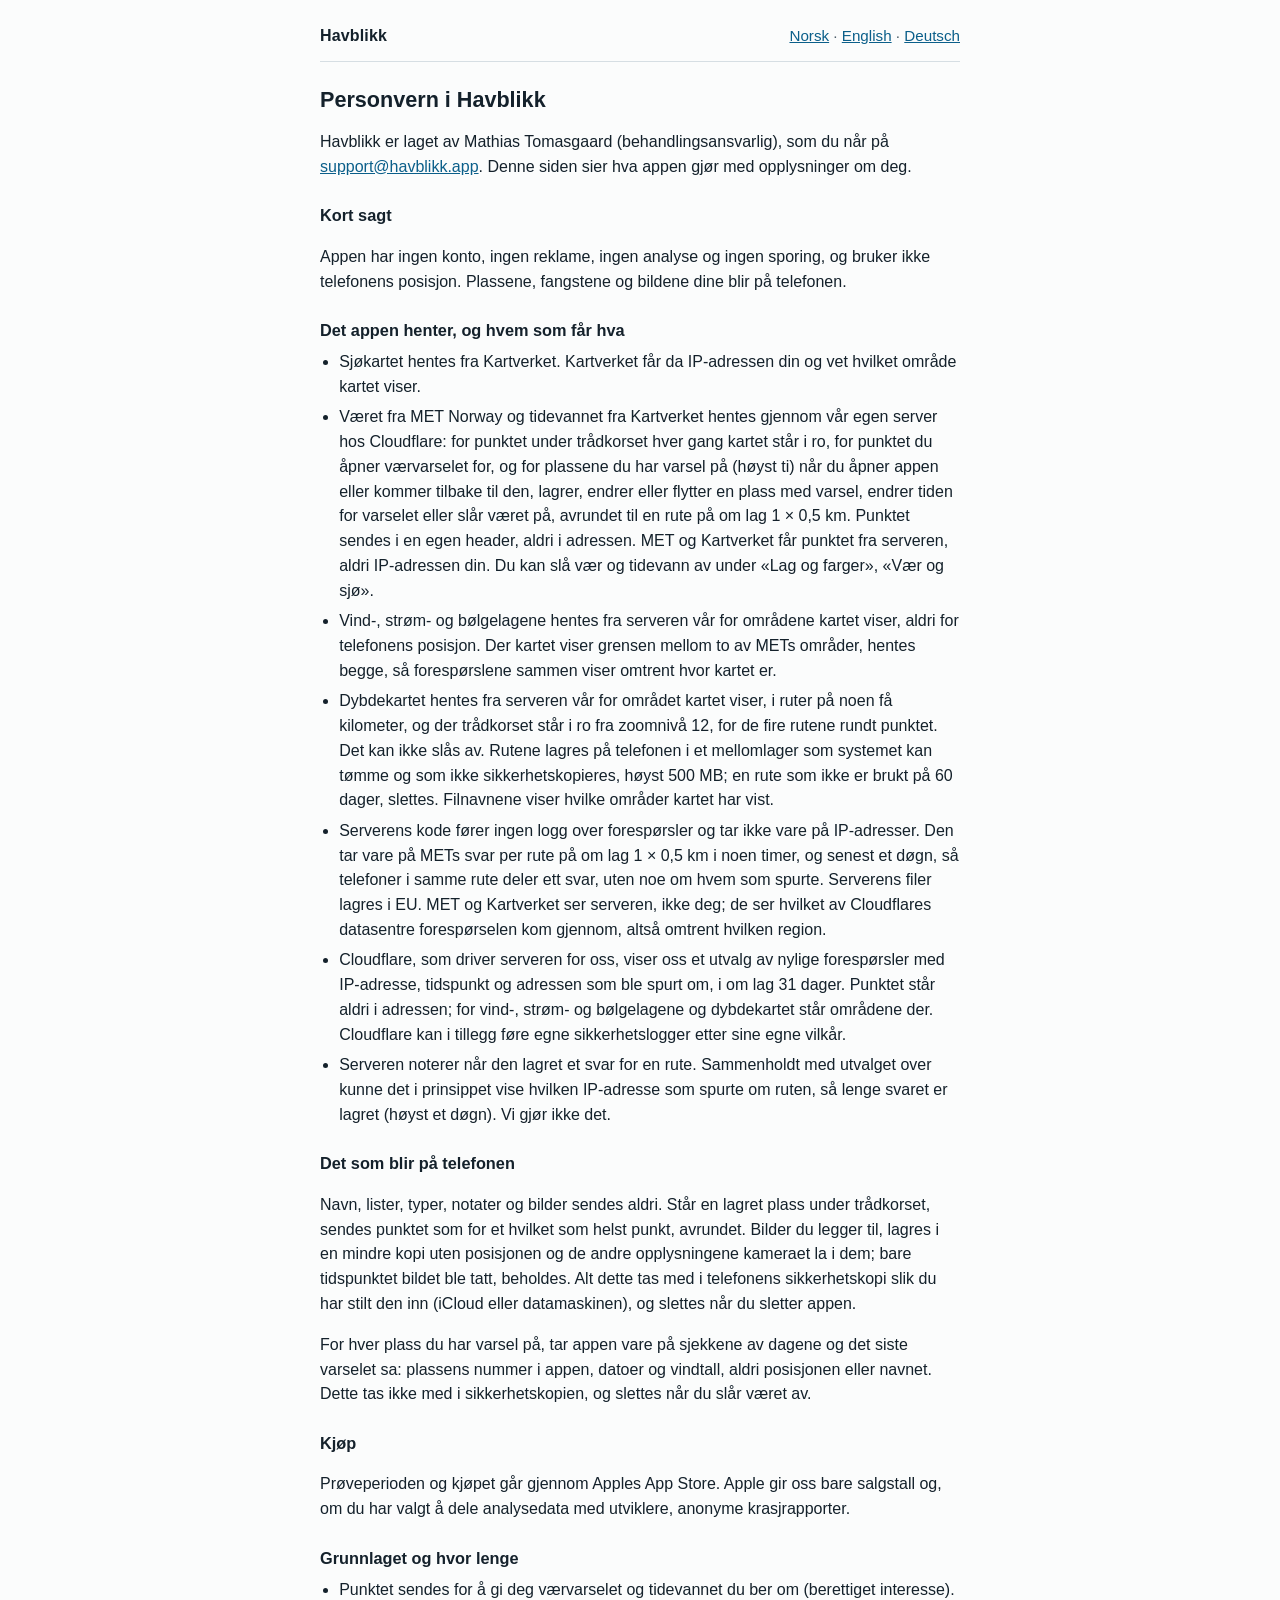
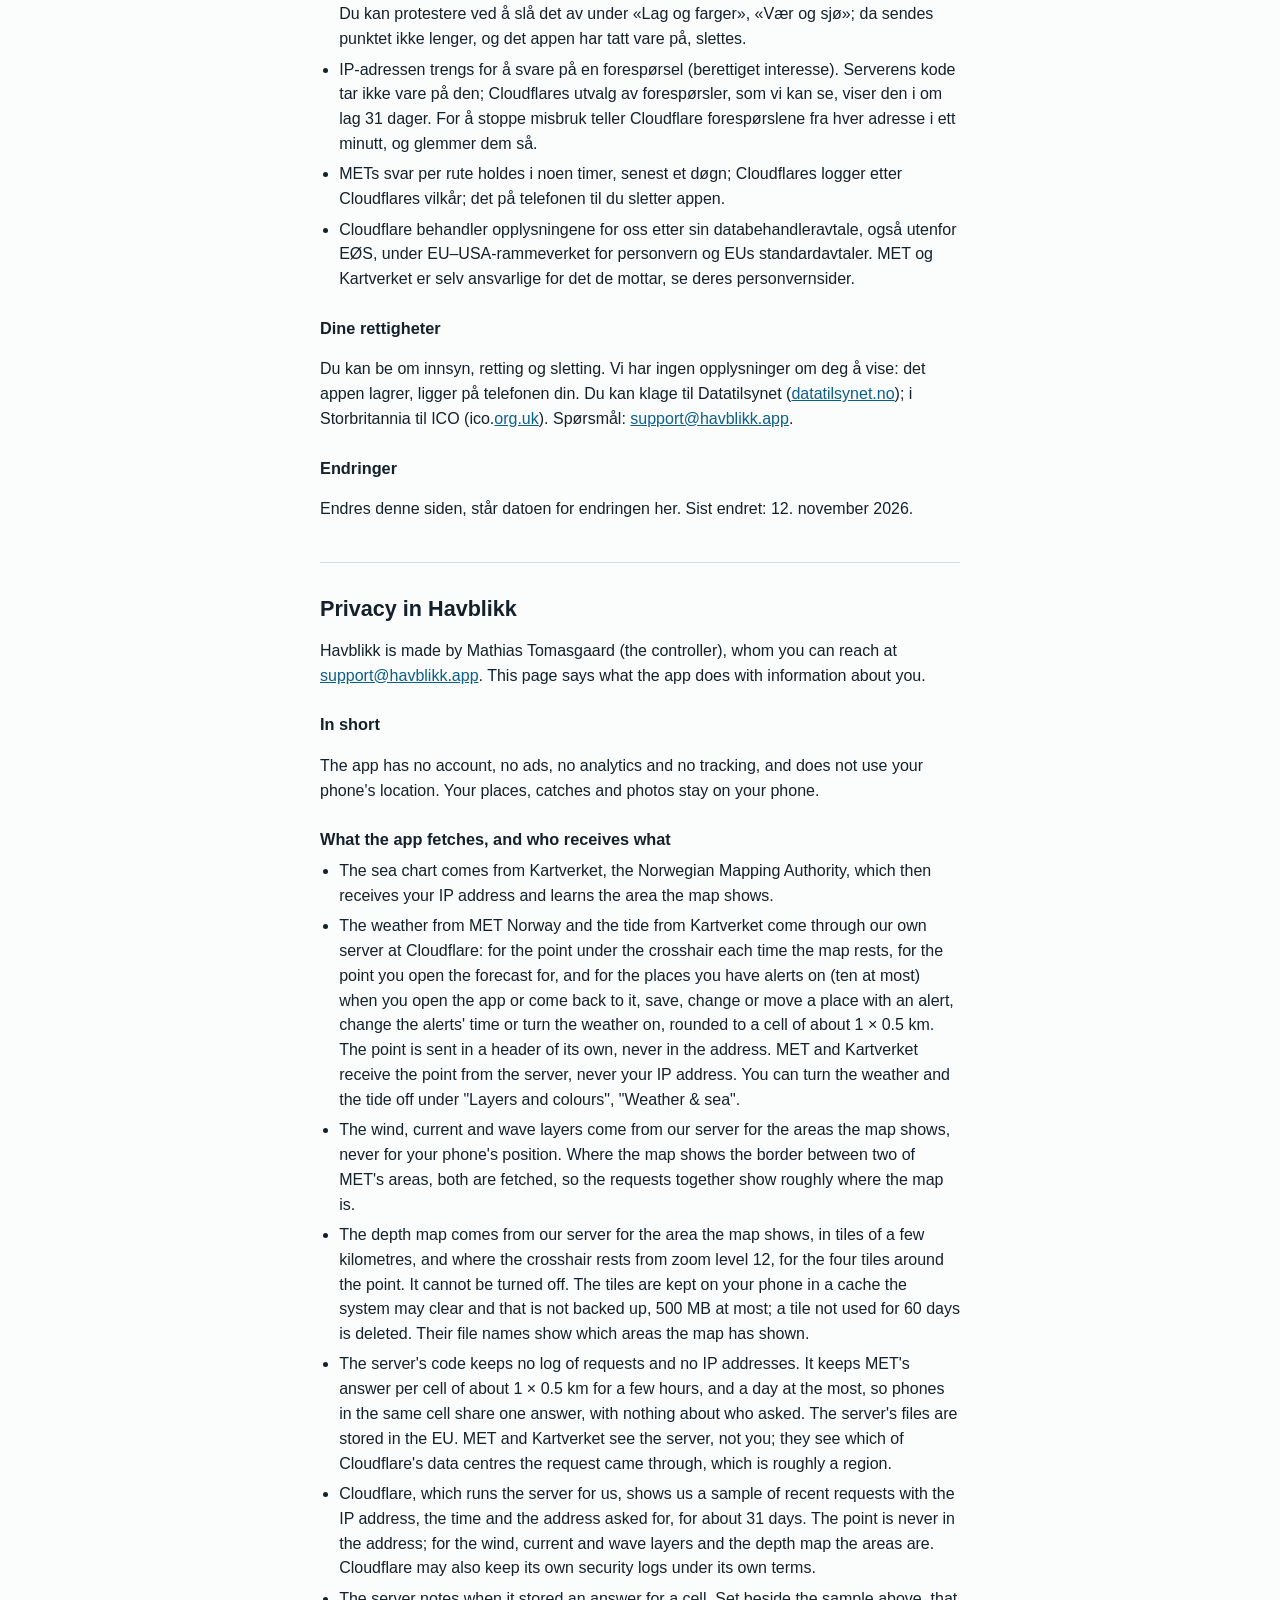
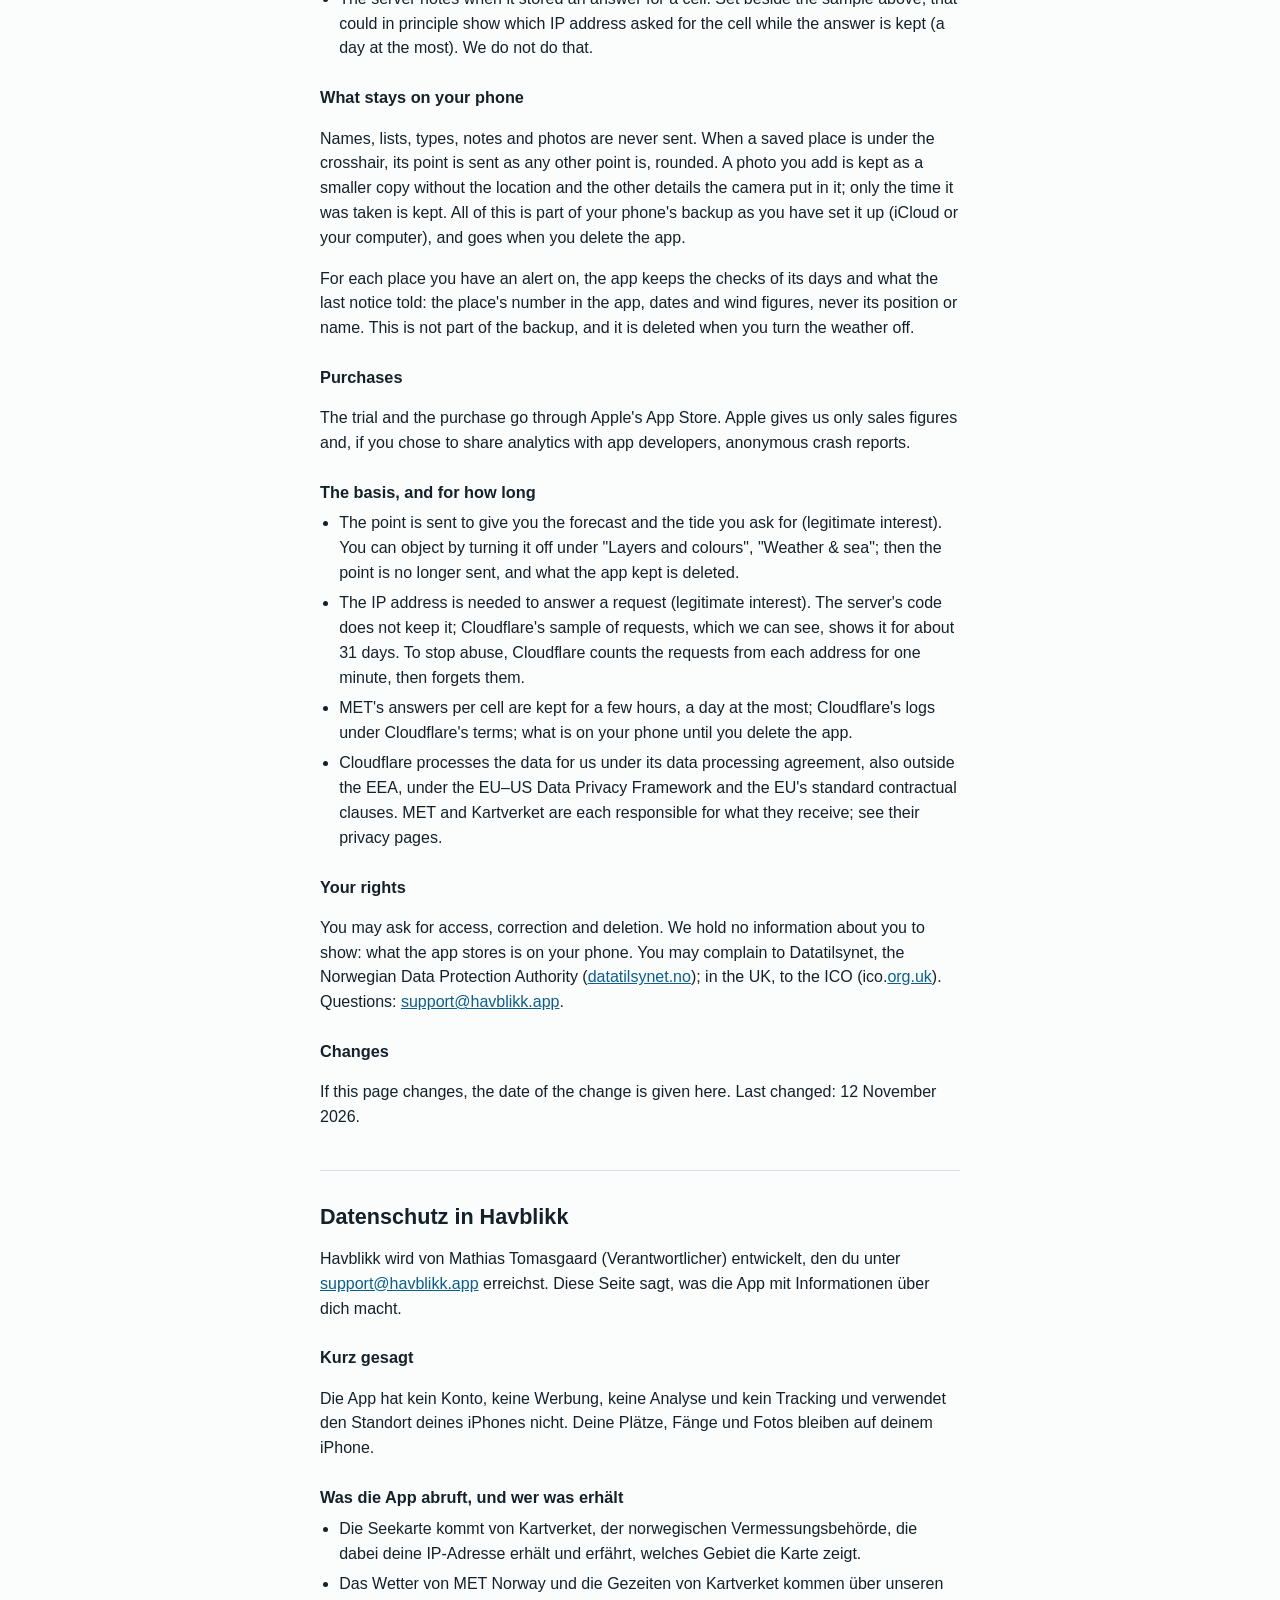
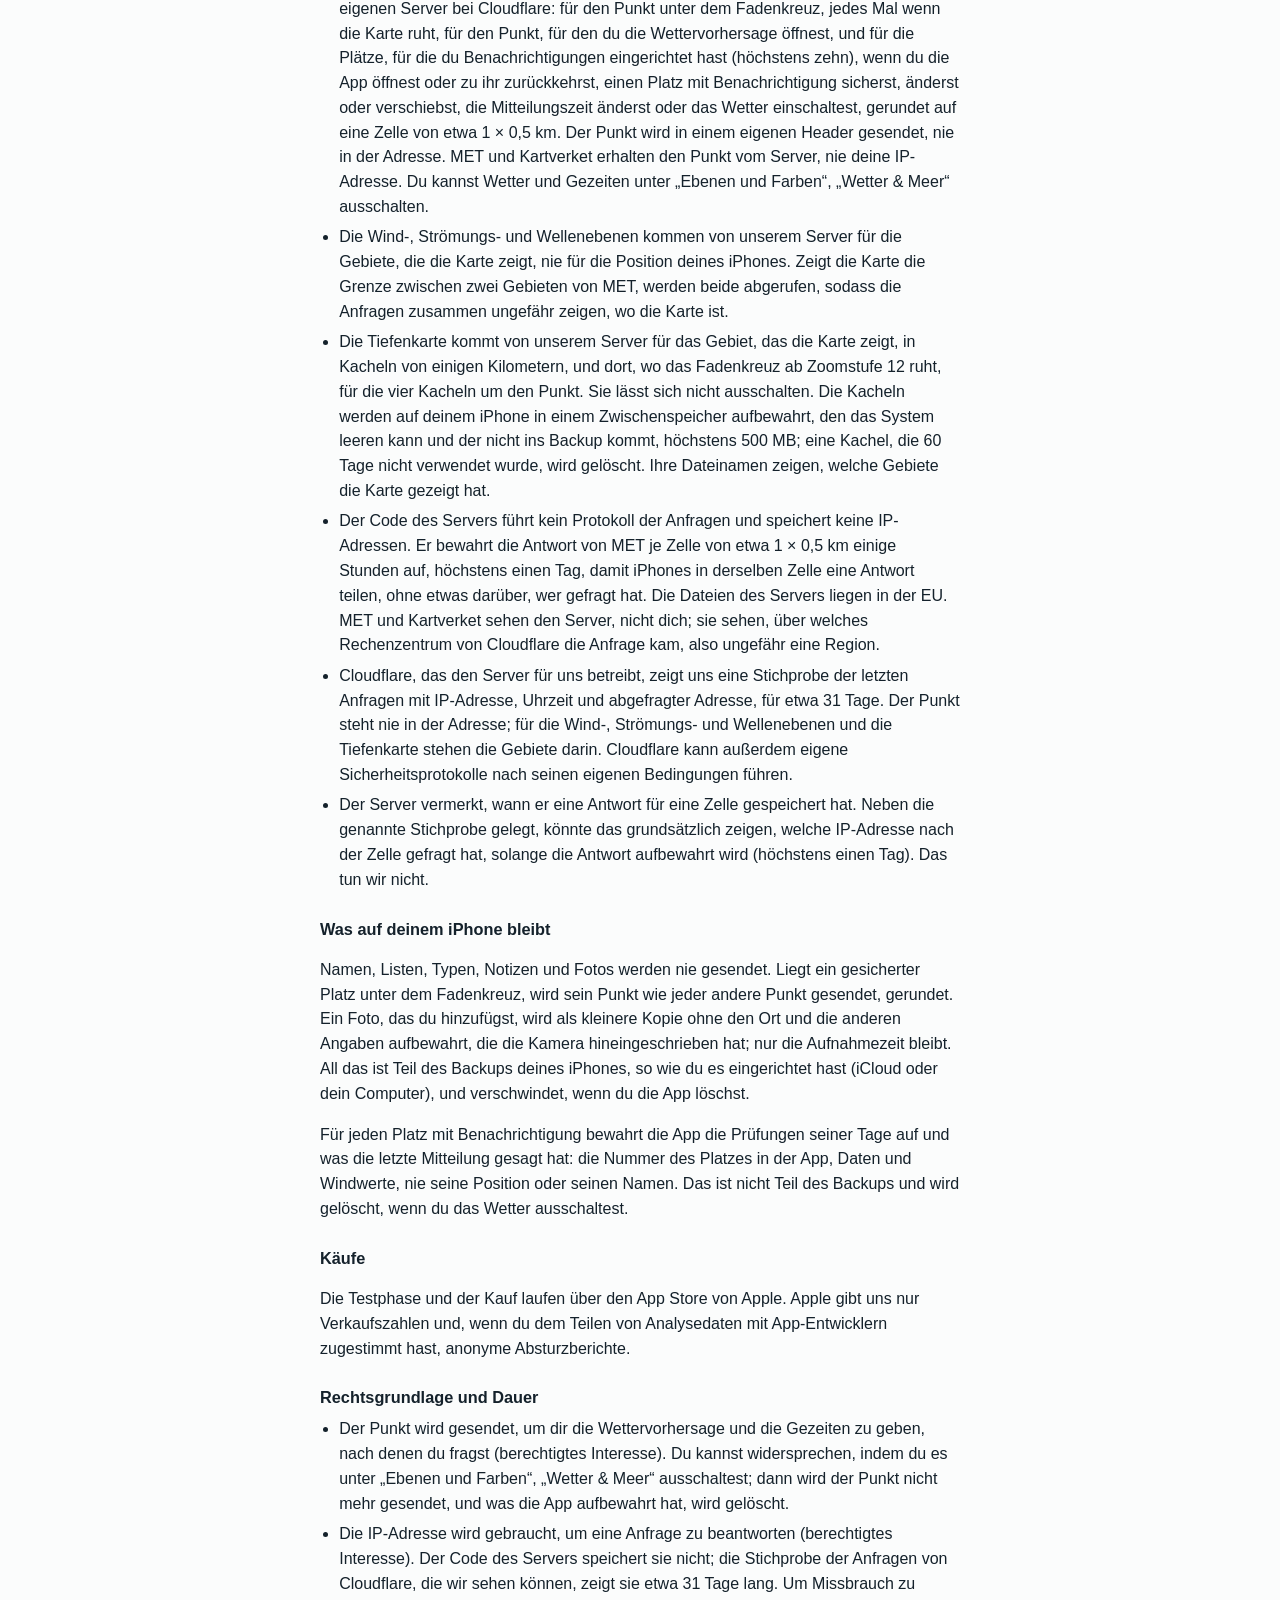
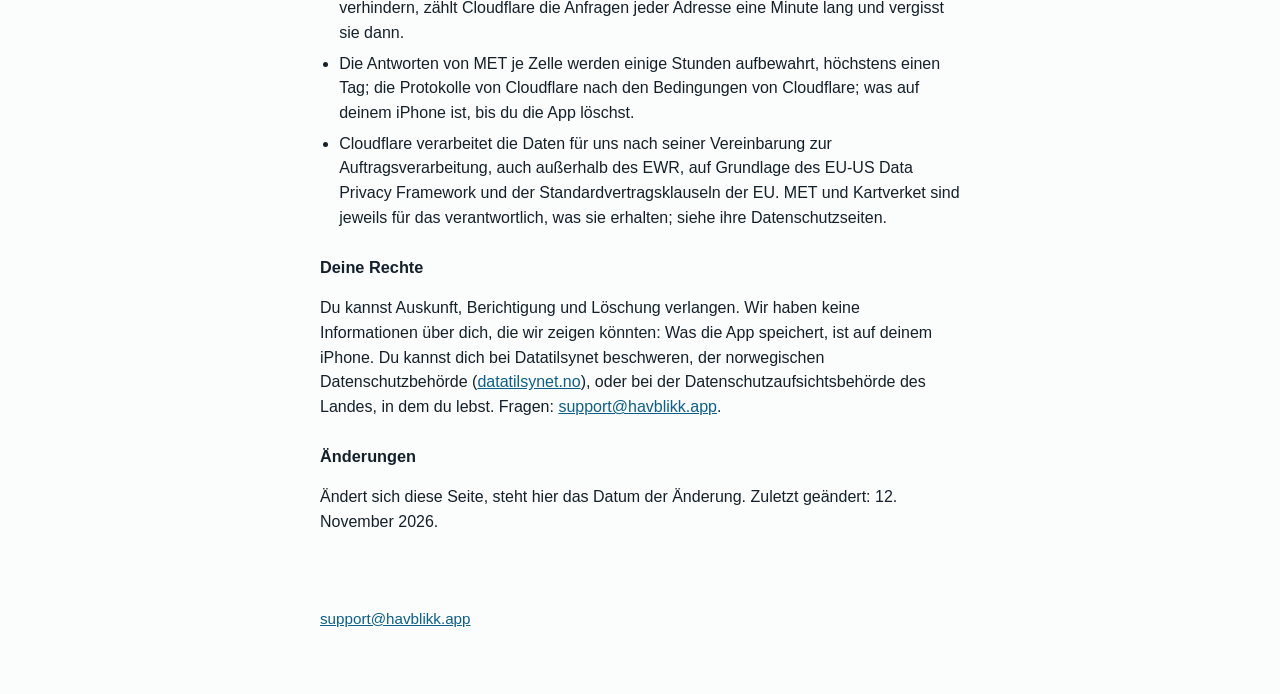
==== privacy/index.html @ 4362892e "Havblikk's support and privacy pages (nb, en, de), from the app repository's Site/ Co-Authored-By: C" ====
<!doctype html>
<html lang="nb">
<head>
<meta charset="utf-8">
<meta name="viewport" content="width=device-width, initial-scale=1">
<title>Havblikk: personvern · privacy · Datenschutz</title>
<meta name="description" content="Personvern i Havblikk: ingen konto, ingen reklame, ingen analyse. Privacy policy in English and German.">
<link rel="stylesheet" href="../style.css?v=20261112">
</head>
<body>
<main>
<header>
<p class="app"><a href="../">Havblikk</a></p>
<nav><a href="#nb" lang="nb">Norsk</a> · <a href="#en" lang="en">English</a> · <a href="#de" lang="de">Deutsch</a></nav>
</header>

<section lang="nb" id="nb">
<h2>Personvern i Havblikk</h2>
<p>Havblikk er laget av Mathias Tomasgaard (behandlingsansvarlig), som du når på <a href="mailto:support@havblikk.app">support@havblikk.app</a>. Denne siden sier hva appen gjør med opplysninger om deg.</p>
<h3>Kort sagt</h3>
<p>Appen har ingen konto, ingen reklame, ingen analyse og ingen sporing, og bruker ikke telefonens posisjon. Plassene, fangstene og bildene dine blir på telefonen.</p>
<h3>Det appen henter, og hvem som får hva</h3>
<ul>
<li>Sjøkartet hentes fra Kartverket. Kartverket får da IP-adressen din og vet hvilket område kartet viser.</li>
<li>Været fra MET Norway og tidevannet fra Kartverket hentes gjennom vår egen server hos Cloudflare: for punktet under trådkorset hver gang kartet står i ro, for punktet du åpner værvarselet for, og for plassene du har varsel på (høyst ti) når du åpner appen eller kommer tilbake til den, lagrer, endrer eller flytter en plass med varsel, endrer tiden for varselet eller slår været på, avrundet til en rute på om lag 1 × 0,5 km. Punktet sendes i en egen header, aldri i adressen. MET og Kartverket får punktet fra serveren, aldri IP-adressen din. Du kan slå vær og tidevann av under «Lag og farger», «Vær og sjø».</li>
<li>Vind-, strøm- og bølgelagene hentes fra serveren vår for områdene kartet viser, aldri for telefonens posisjon. Der kartet viser grensen mellom to av METs områder, hentes begge, så forespørslene sammen viser omtrent hvor kartet er.</li>
<li>Dybdekartet hentes fra serveren vår for området kartet viser, i ruter på noen få kilometer, og der trådkorset står i ro fra zoomnivå 12, for de fire rutene rundt punktet. Det kan ikke slås av. Rutene lagres på telefonen i et mellomlager som systemet kan tømme og som ikke sikkerhetskopieres, høyst 500 MB; en rute som ikke er brukt på 60 dager, slettes. Filnavnene viser hvilke områder kartet har vist.</li>
<li>Serverens kode fører ingen logg over forespørsler og tar ikke vare på IP-adresser. Den tar vare på METs svar per rute på om lag 1 × 0,5 km i noen timer, og senest et døgn, så telefoner i samme rute deler ett svar, uten noe om hvem som spurte. Serverens filer lagres i EU. MET og Kartverket ser serveren, ikke deg; de ser hvilket av Cloudflares datasentre forespørselen kom gjennom, altså omtrent hvilken region.</li>
<li>Cloudflare, som driver serveren for oss, viser oss et utvalg av nylige forespørsler med IP-adresse, tidspunkt og adressen som ble spurt om, i om lag 31 dager. Punktet står aldri i adressen; for vind-, strøm- og bølgelagene og dybdekartet står områdene der. Cloudflare kan i tillegg føre egne sikkerhetslogger etter sine egne vilkår.</li>
<li>Serveren noterer når den lagret et svar for en rute. Sammenholdt med utvalget over kunne det i prinsippet vise hvilken IP-adresse som spurte om ruten, så lenge svaret er lagret (høyst et døgn). Vi gjør ikke det.</li>
</ul>
<h3>Det som blir på telefonen</h3>
<p>Navn, lister, typer, notater og bilder sendes aldri. Står en lagret plass under trådkorset, sendes punktet som for et hvilket som helst punkt, avrundet. Bilder du legger til, lagres i en mindre kopi uten posisjonen og de andre opplysningene kameraet la i dem; bare tidspunktet bildet ble tatt, beholdes. Alt dette tas med i telefonens sikkerhetskopi slik du har stilt den inn (iCloud eller datamaskinen), og slettes når du sletter appen.</p>
<p>For hver plass du har varsel på, tar appen vare på sjekkene av dagene og det siste varselet sa: plassens nummer i appen, datoer og vindtall, aldri posisjonen eller navnet. Dette tas ikke med i sikkerhetskopien, og slettes når du slår været av.</p>
<h3>Kjøp</h3>
<p>Prøveperioden og kjøpet går gjennom Apples App Store. Apple gir oss bare salgstall og, om du har valgt å dele analysedata med utviklere, anonyme krasjrapporter.</p>
<h3>Grunnlaget og hvor lenge</h3>
<ul>
<li>Punktet sendes for å gi deg værvarselet og tidevannet du ber om (berettiget interesse). Du kan protestere ved å slå det av under «Lag og farger», «Vær og sjø»; da sendes punktet ikke lenger, og det appen har tatt vare på, slettes.</li>
<li>IP-adressen trengs for å svare på en forespørsel (berettiget interesse). Serverens kode tar ikke vare på den; Cloudflares utvalg av forespørsler, som vi kan se, viser den i om lag 31 dager. For å stoppe misbruk teller Cloudflare forespørslene fra hver adresse i ett minutt, og glemmer dem så.</li>
<li>METs svar per rute holdes i noen timer, senest et døgn; Cloudflares logger etter Cloudflares vilkår; det på telefonen til du sletter appen.</li>
<li>Cloudflare behandler opplysningene for oss etter sin databehandleravtale, også utenfor EØS, under EU–USA-rammeverket for personvern og EUs standardavtaler. MET og Kartverket er selv ansvarlige for det de mottar, se deres personvernsider.</li>
</ul>
<h3>Dine rettigheter</h3>
<p>Du kan be om innsyn, retting og sletting. Vi har ingen opplysninger om deg å vise: det appen lagrer, ligger på telefonen din. Du kan klage til Datatilsynet (<a href="https://datatilsynet.no">datatilsynet.no</a>); i Storbritannia til ICO (ico.<a href="https://org.uk">org.uk</a>). Spørsmål: <a href="mailto:support@havblikk.app">support@havblikk.app</a>.</p>
<h3>Endringer</h3>
<p>Endres denne siden, står datoen for endringen her. Sist endret: 12. november 2026.</p>
</section>

<section lang="en" id="en">
<h2>Privacy in Havblikk</h2>
<p>Havblikk is made by Mathias Tomasgaard (the controller), whom you can reach at <a href="mailto:support@havblikk.app">support@havblikk.app</a>. This page says what the app does with information about you.</p>
<h3>In short</h3>
<p>The app has no account, no ads, no analytics and no tracking, and does not use your phone's location. Your places, catches and photos stay on your phone.</p>
<h3>What the app fetches, and who receives what</h3>
<ul>
<li>The sea chart comes from Kartverket, the Norwegian Mapping Authority, which then receives your IP address and learns the area the map shows.</li>
<li>The weather from MET Norway and the tide from Kartverket come through our own server at Cloudflare: for the point under the crosshair each time the map rests, for the point you open the forecast for, and for the places you have alerts on (ten at most) when you open the app or come back to it, save, change or move a place with an alert, change the alerts' time or turn the weather on, rounded to a cell of about 1 × 0.5 km. The point is sent in a header of its own, never in the address. MET and Kartverket receive the point from the server, never your IP address. You can turn the weather and the tide off under "Layers and colours", "Weather &amp; sea".</li>
<li>The wind, current and wave layers come from our server for the areas the map shows, never for your phone's position. Where the map shows the border between two of MET's areas, both are fetched, so the requests together show roughly where the map is.</li>
<li>The depth map comes from our server for the area the map shows, in tiles of a few kilometres, and where the crosshair rests from zoom level 12, for the four tiles around the point. It cannot be turned off. The tiles are kept on your phone in a cache the system may clear and that is not backed up, 500 MB at most; a tile not used for 60 days is deleted. Their file names show which areas the map has shown.</li>
<li>The server's code keeps no log of requests and no IP addresses. It keeps MET's answer per cell of about 1 × 0.5 km for a few hours, and a day at the most, so phones in the same cell share one answer, with nothing about who asked. The server's files are stored in the EU. MET and Kartverket see the server, not you; they see which of Cloudflare's data centres the request came through, which is roughly a region.</li>
<li>Cloudflare, which runs the server for us, shows us a sample of recent requests with the IP address, the time and the address asked for, for about 31 days. The point is never in the address; for the wind, current and wave layers and the depth map the areas are. Cloudflare may also keep its own security logs under its own terms.</li>
<li>The server notes when it stored an answer for a cell. Set beside the sample above, that could in principle show which IP address asked for the cell while the answer is kept (a day at the most). We do not do that.</li>
</ul>
<h3>What stays on your phone</h3>
<p>Names, lists, types, notes and photos are never sent. When a saved place is under the crosshair, its point is sent as any other point is, rounded. A photo you add is kept as a smaller copy without the location and the other details the camera put in it; only the time it was taken is kept. All of this is part of your phone's backup as you have set it up (iCloud or your computer), and goes when you delete the app.</p>
<p>For each place you have an alert on, the app keeps the checks of its days and what the last notice told: the place's number in the app, dates and wind figures, never its position or name. This is not part of the backup, and it is deleted when you turn the weather off.</p>
<h3>Purchases</h3>
<p>The trial and the purchase go through Apple's App Store. Apple gives us only sales figures and, if you chose to share analytics with app developers, anonymous crash reports.</p>
<h3>The basis, and for how long</h3>
<ul>
<li>The point is sent to give you the forecast and the tide you ask for (legitimate interest). You can object by turning it off under "Layers and colours", "Weather &amp; sea"; then the point is no longer sent, and what the app kept is deleted.</li>
<li>The IP address is needed to answer a request (legitimate interest). The server's code does not keep it; Cloudflare's sample of requests, which we can see, shows it for about 31 days. To stop abuse, Cloudflare counts the requests from each address for one minute, then forgets them.</li>
<li>MET's answers per cell are kept for a few hours, a day at the most; Cloudflare's logs under Cloudflare's terms; what is on your phone until you delete the app.</li>
<li>Cloudflare processes the data for us under its data processing agreement, also outside the EEA, under the EU–US Data Privacy Framework and the EU's standard contractual clauses. MET and Kartverket are each responsible for what they receive; see their privacy pages.</li>
</ul>
<h3>Your rights</h3>
<p>You may ask for access, correction and deletion. We hold no information about you to show: what the app stores is on your phone. You may complain to Datatilsynet, the Norwegian Data Protection Authority (<a href="https://datatilsynet.no">datatilsynet.no</a>); in the UK, to the ICO (ico.<a href="https://org.uk">org.uk</a>). Questions: <a href="mailto:support@havblikk.app">support@havblikk.app</a>.</p>
<h3>Changes</h3>
<p>If this page changes, the date of the change is given here. Last changed: 12 November 2026.</p>
</section>

<section lang="de" id="de">
<h2>Datenschutz in Havblikk</h2>
<p>Havblikk wird von Mathias Tomasgaard (Verantwortlicher) entwickelt, den du unter <a href="mailto:support@havblikk.app">support@havblikk.app</a> erreichst. Diese Seite sagt, was die App mit Informationen über dich macht.</p>
<h3>Kurz gesagt</h3>
<p>Die App hat kein Konto, keine Werbung, keine Analyse und kein Tracking und verwendet den Standort deines iPhones nicht. Deine Plätze, Fänge und Fotos bleiben auf deinem iPhone.</p>
<h3>Was die App abruft, und wer was erhält</h3>
<ul>
<li>Die Seekarte kommt von Kartverket, der norwegischen Vermessungsbehörde, die dabei deine IP-Adresse erhält und erfährt, welches Gebiet die Karte zeigt.</li>
<li>Das Wetter von MET Norway und die Gezeiten von Kartverket kommen über unseren eigenen Server bei Cloudflare: für den Punkt unter dem Fadenkreuz, jedes Mal wenn die Karte ruht, für den Punkt, für den du die Wettervorhersage öffnest, und für die Plätze, für die du Benachrichtigungen eingerichtet hast (höchstens zehn), wenn du die App öffnest oder zu ihr zurückkehrst, einen Platz mit Benachrichtigung sicherst, änderst oder verschiebst, die Mitteilungszeit änderst oder das Wetter einschaltest, gerundet auf eine Zelle von etwa 1 × 0,5 km. Der Punkt wird in einem eigenen Header gesendet, nie in der Adresse. MET und Kartverket erhalten den Punkt vom Server, nie deine IP-Adresse. Du kannst Wetter und Gezeiten unter „Ebenen und Farben“, „Wetter &amp; Meer“ ausschalten.</li>
<li>Die Wind-, Strömungs- und Wellenebenen kommen von unserem Server für die Gebiete, die die Karte zeigt, nie für die Position deines iPhones. Zeigt die Karte die Grenze zwischen zwei Gebieten von MET, werden beide abgerufen, sodass die Anfragen zusammen ungefähr zeigen, wo die Karte ist.</li>
<li>Die Tiefenkarte kommt von unserem Server für das Gebiet, das die Karte zeigt, in Kacheln von einigen Kilometern, und dort, wo das Fadenkreuz ab Zoomstufe 12 ruht, für die vier Kacheln um den Punkt. Sie lässt sich nicht ausschalten. Die Kacheln werden auf deinem iPhone in einem Zwischenspeicher aufbewahrt, den das System leeren kann und der nicht ins Backup kommt, höchstens 500 MB; eine Kachel, die 60 Tage nicht verwendet wurde, wird gelöscht. Ihre Dateinamen zeigen, welche Gebiete die Karte gezeigt hat.</li>
<li>Der Code des Servers führt kein Protokoll der Anfragen und speichert keine IP-Adressen. Er bewahrt die Antwort von MET je Zelle von etwa 1 × 0,5 km einige Stunden auf, höchstens einen Tag, damit iPhones in derselben Zelle eine Antwort teilen, ohne etwas darüber, wer gefragt hat. Die Dateien des Servers liegen in der EU. MET und Kartverket sehen den Server, nicht dich; sie sehen, über welches Rechenzentrum von Cloudflare die Anfrage kam, also ungefähr eine Region.</li>
<li>Cloudflare, das den Server für uns betreibt, zeigt uns eine Stichprobe der letzten Anfragen mit IP-Adresse, Uhrzeit und abgefragter Adresse, für etwa 31 Tage. Der Punkt steht nie in der Adresse; für die Wind-, Strömungs- und Wellenebenen und die Tiefenkarte stehen die Gebiete darin. Cloudflare kann außerdem eigene Sicherheitsprotokolle nach seinen eigenen Bedingungen führen.</li>
<li>Der Server vermerkt, wann er eine Antwort für eine Zelle gespeichert hat. Neben die genannte Stichprobe gelegt, könnte das grundsätzlich zeigen, welche IP-Adresse nach der Zelle gefragt hat, solange die Antwort aufbewahrt wird (höchstens einen Tag). Das tun wir nicht.</li>
</ul>
<h3>Was auf deinem iPhone bleibt</h3>
<p>Namen, Listen, Typen, Notizen und Fotos werden nie gesendet. Liegt ein gesicherter Platz unter dem Fadenkreuz, wird sein Punkt wie jeder andere Punkt gesendet, gerundet. Ein Foto, das du hinzufügst, wird als kleinere Kopie ohne den Ort und die anderen Angaben aufbewahrt, die die Kamera hineingeschrieben hat; nur die Aufnahmezeit bleibt. All das ist Teil des Backups deines iPhones, so wie du es eingerichtet hast (iCloud oder dein Computer), und verschwindet, wenn du die App löschst.</p>
<p>Für jeden Platz mit Benachrichtigung bewahrt die App die Prüfungen seiner Tage auf und was die letzte Mitteilung gesagt hat: die Nummer des Platzes in der App, Daten und Windwerte, nie seine Position oder seinen Namen. Das ist nicht Teil des Backups und wird gelöscht, wenn du das Wetter ausschaltest.</p>
<h3>Käufe</h3>
<p>Die Testphase und der Kauf laufen über den App Store von Apple. Apple gibt uns nur Verkaufszahlen und, wenn du dem Teilen von Analysedaten mit App-Entwicklern zugestimmt hast, anonyme Absturzberichte.</p>
<h3>Rechtsgrundlage und Dauer</h3>
<ul>
<li>Der Punkt wird gesendet, um dir die Wettervorhersage und die Gezeiten zu geben, nach denen du fragst (berechtigtes Interesse). Du kannst widersprechen, indem du es unter „Ebenen und Farben“, „Wetter &amp; Meer“ ausschaltest; dann wird der Punkt nicht mehr gesendet, und was die App aufbewahrt hat, wird gelöscht.</li>
<li>Die IP-Adresse wird gebraucht, um eine Anfrage zu beantworten (berechtigtes Interesse). Der Code des Servers speichert sie nicht; die Stichprobe der Anfragen von Cloudflare, die wir sehen können, zeigt sie etwa 31 Tage lang. Um Missbrauch zu verhindern, zählt Cloudflare die Anfragen jeder Adresse eine Minute lang und vergisst sie dann.</li>
<li>Die Antworten von MET je Zelle werden einige Stunden aufbewahrt, höchstens einen Tag; die Protokolle von Cloudflare nach den Bedingungen von Cloudflare; was auf deinem iPhone ist, bis du die App löschst.</li>
<li>Cloudflare verarbeitet die Daten für uns nach seiner Vereinbarung zur Auftragsverarbeitung, auch außerhalb des EWR, auf Grundlage des EU-US Data Privacy Framework und der Standardvertragsklauseln der EU. MET und Kartverket sind jeweils für das verantwortlich, was sie erhalten; siehe ihre Datenschutzseiten.</li>
</ul>
<h3>Deine Rechte</h3>
<p>Du kannst Auskunft, Berichtigung und Löschung verlangen. Wir haben keine Informationen über dich, die wir zeigen könnten: Was die App speichert, ist auf deinem iPhone. Du kannst dich bei Datatilsynet beschweren, der norwegischen Datenschutzbehörde (<a href="https://datatilsynet.no">datatilsynet.no</a>), oder bei der Datenschutzaufsichtsbehörde des Landes, in dem du lebst. Fragen: <a href="mailto:support@havblikk.app">support@havblikk.app</a>.</p>
<h3>Änderungen</h3>
<p>Ändert sich diese Seite, steht hier das Datum der Änderung. Zuletzt geändert: 12. November 2026.</p>
</section>

<footer><p><a href="mailto:support@havblikk.app">support@havblikk.app</a></p></footer>
</main>
</body>
</html>
---- style.css ----
/* Havblikk's support and privacy pages: one column, the system's type, the sea's blue for links. */
:root {
  --ink: #14212b;
  --muted: #4d5d68;
  --line: #d6dee3;
  --paper: #fbfcfc;
  --link: #0b5f8a;
}
@media (prefers-color-scheme: dark) {
  :root {
    --ink: #e6edf1;
    --muted: #9fb0bb;
    --line: #2b3a44;
    --paper: #0f171d;
    --link: #7cc3e6;
  }
}
* { box-sizing: border-box; }
html { -webkit-text-size-adjust: 100%; }
body {
  margin: 0;
  background: var(--paper);
  color: var(--ink);
  font: 16px/1.55 -apple-system, BlinkMacSystemFont, "Helvetica Neue", Arial, sans-serif;
}
main { max-width: 42rem; margin: 0 auto; padding: 1.5rem 1rem 3rem; }
header { display: flex; flex-wrap: wrap; gap: 0.5rem 1.5rem; align-items: baseline; justify-content: space-between;
  border-bottom: 1px solid var(--line); padding-bottom: 0.75rem; margin-bottom: 1.5rem; }
.app { margin: 0; font-weight: 600; letter-spacing: 0.01em; }
.app a { color: var(--ink); text-decoration: none; }
nav { color: var(--muted); font-size: 0.95rem; }
section { padding-bottom: 1.5rem; border-bottom: 1px solid var(--line); margin-bottom: 2rem; }
section:last-of-type { border-bottom: 0; }
h1 { font-size: 1.6rem; line-height: 1.25; margin: 0 0 0.5rem; }
h2 { font-size: 1.35rem; line-height: 1.3; margin: 0 0 1rem; }
h3 { font-size: 1.02rem; margin: 1.5rem 0 0.4rem; }
p, li { overflow-wrap: anywhere; }
ul { padding-left: 1.2rem; margin: 0.4rem 0; }
li { margin: 0.35rem 0; }
a { color: var(--link); }
a:focus-visible { outline: 2px solid var(--link); outline-offset: 2px; }
footer { color: var(--muted); font-size: 0.95rem; }
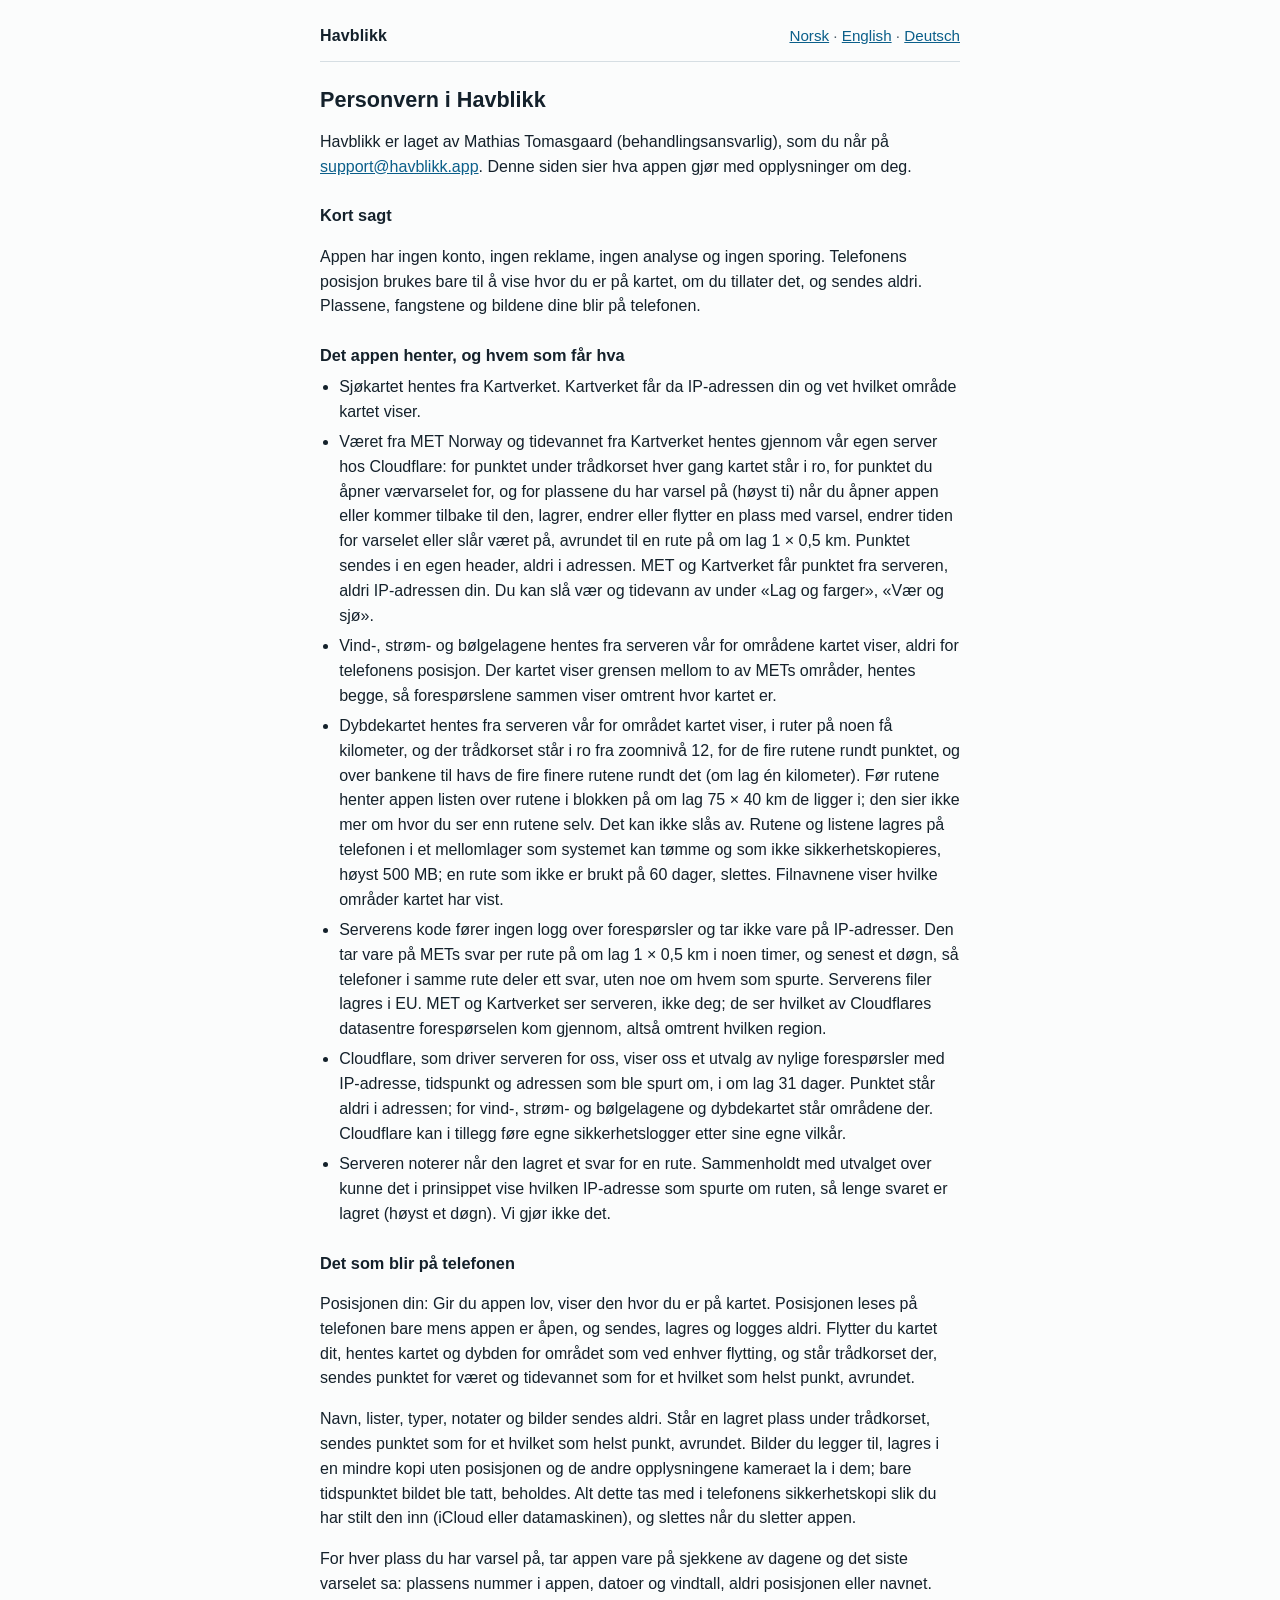
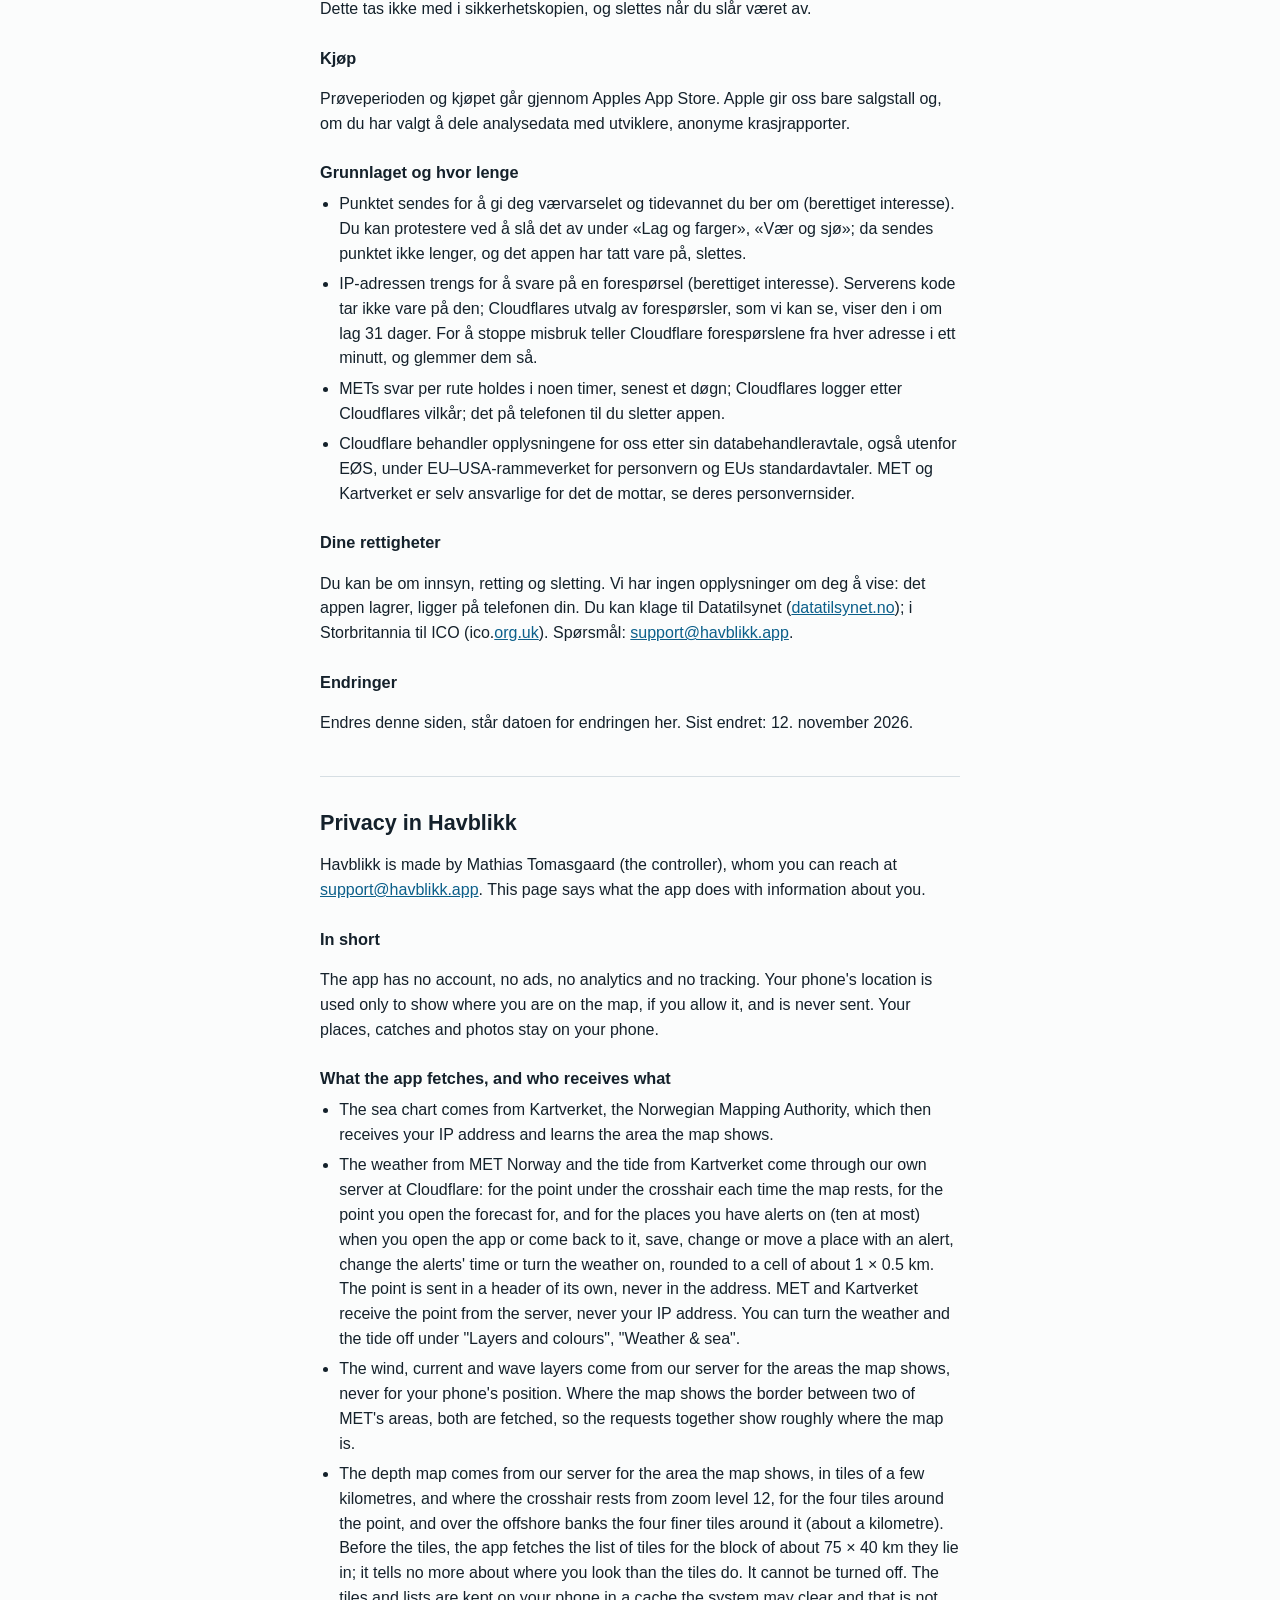
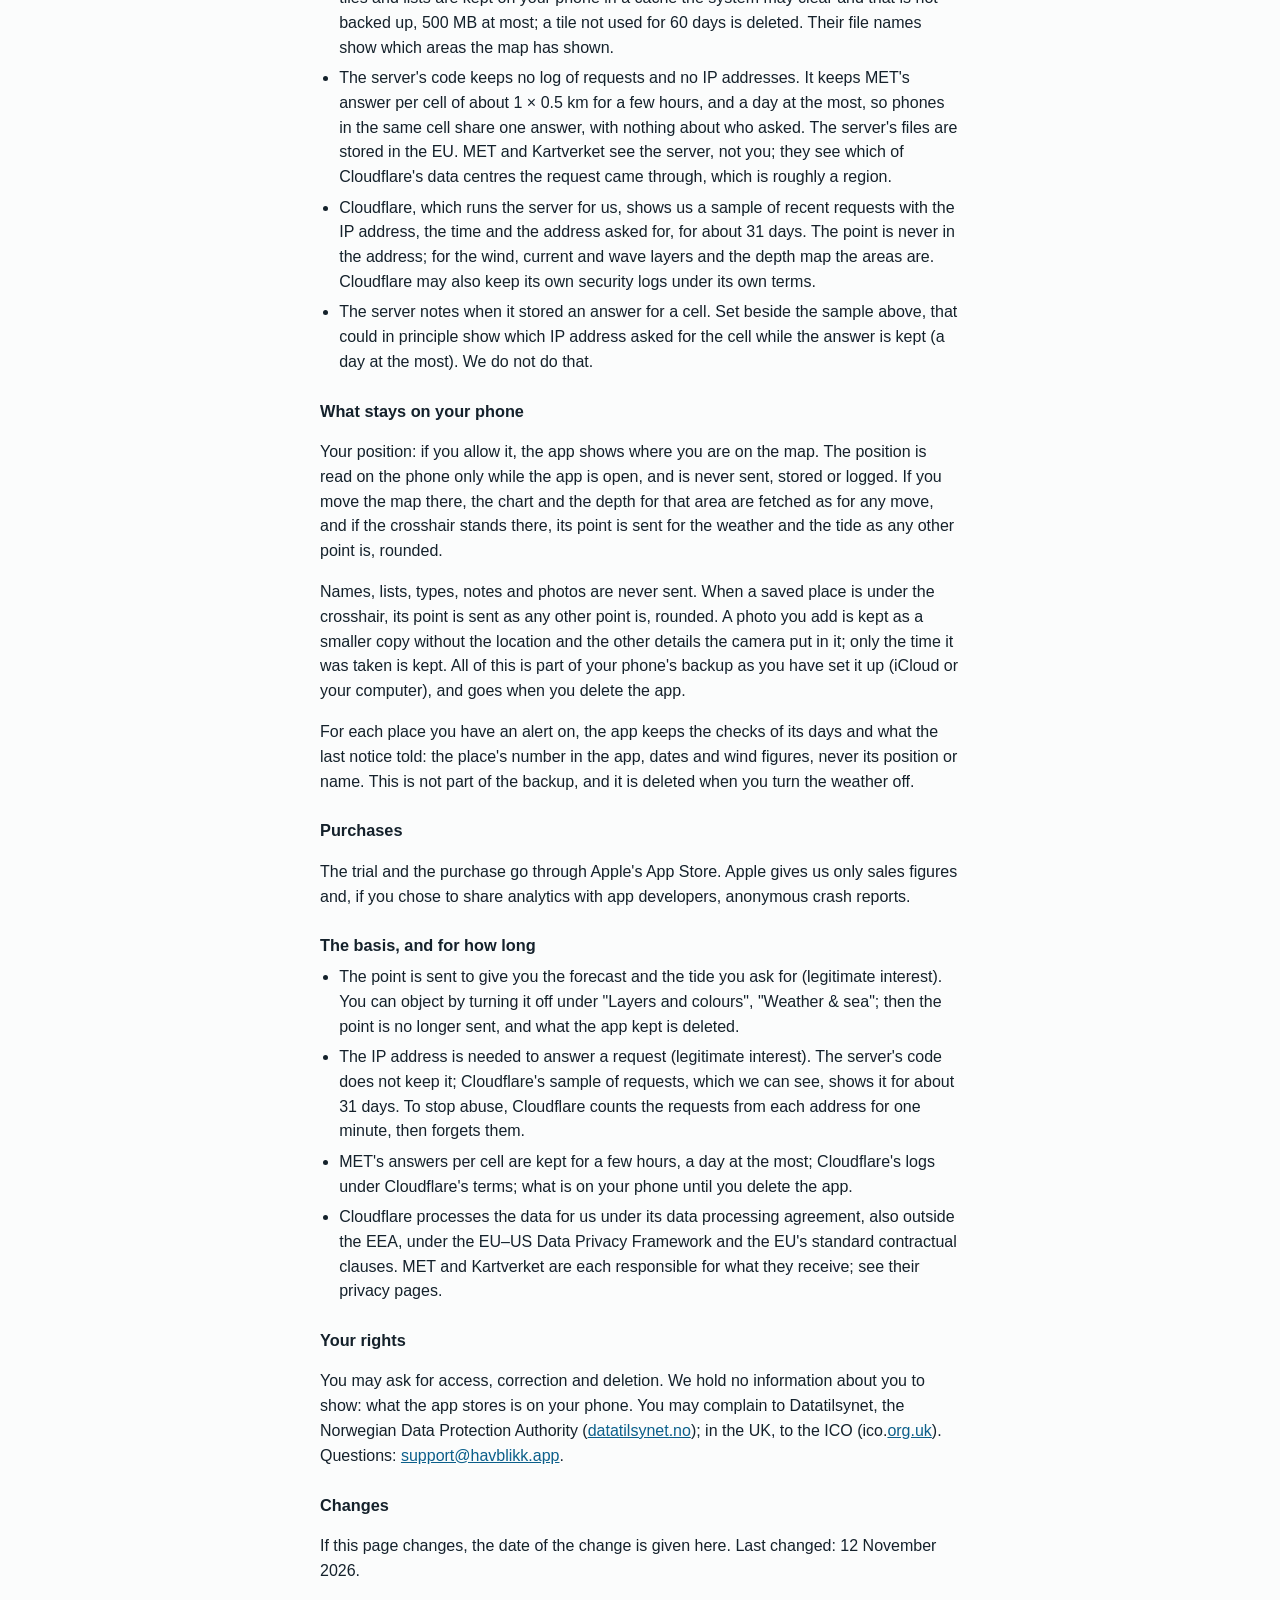
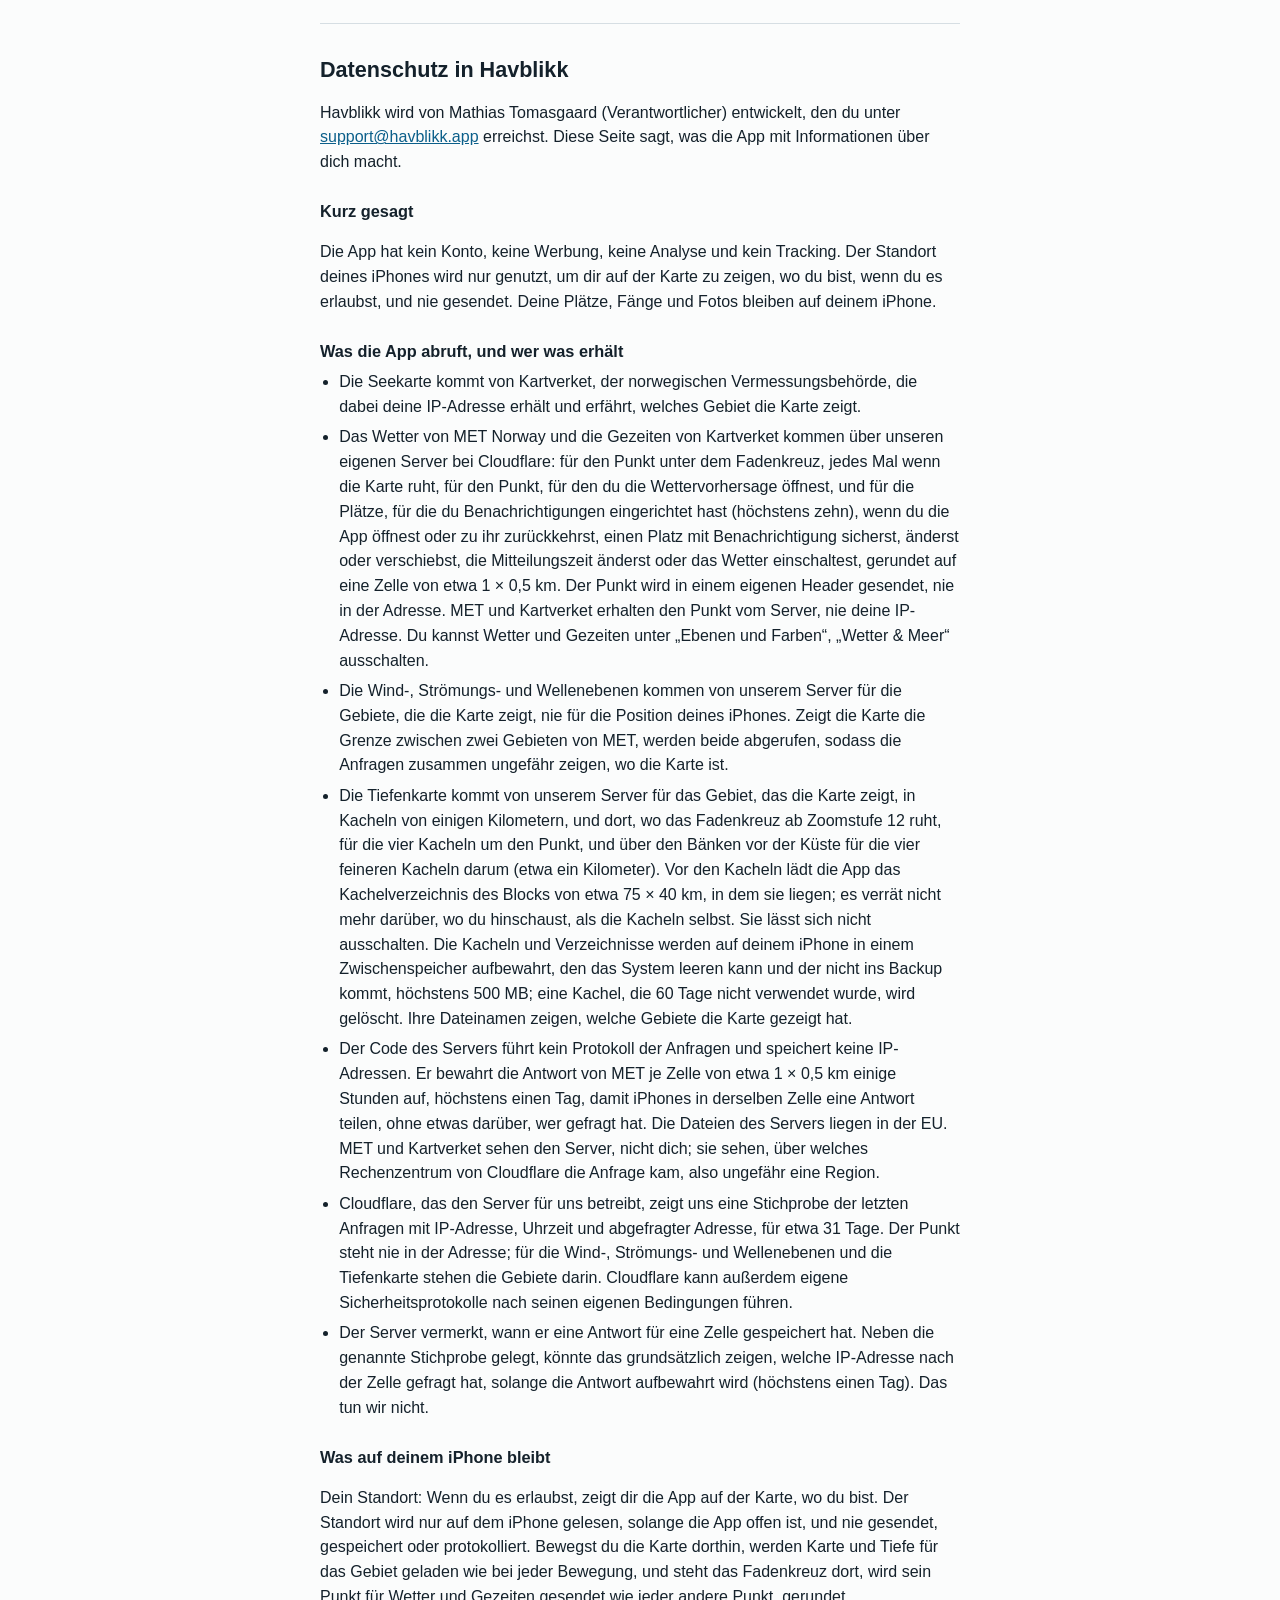
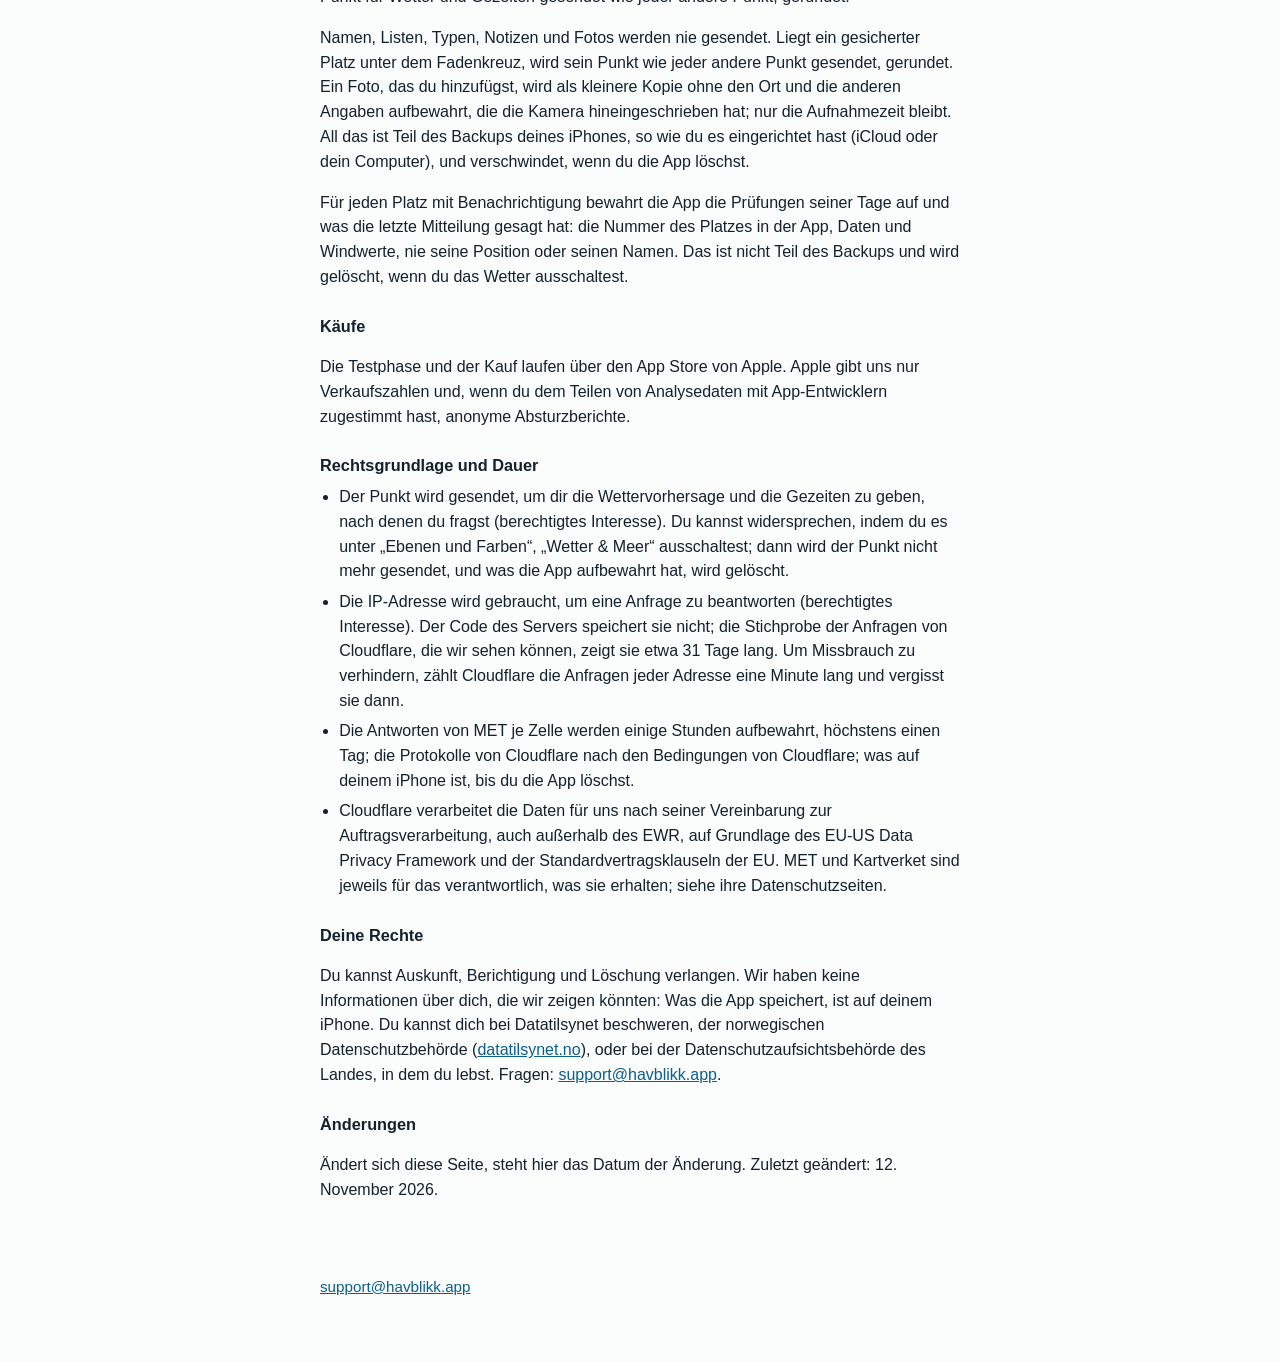
==== commit 20148cab: "Havblikk 1.1: the position, the depth's tile lists and the banks' finer tiles (privacy); the layer s" ====
--- a/privacy/index.html
+++ b/privacy/index.html
@@ -18,18 +18,19 @@
 <h2>Personvern i Havblikk</h2>
 <p>Havblikk er laget av Mathias Tomasgaard (behandlingsansvarlig), som du når på <a href="mailto:support@havblikk.app">support@havblikk.app</a>. Denne siden sier hva appen gjør med opplysninger om deg.</p>
 <h3>Kort sagt</h3>
-<p>Appen har ingen konto, ingen reklame, ingen analyse og ingen sporing, og bruker ikke telefonens posisjon. Plassene, fangstene og bildene dine blir på telefonen.</p>
+<p>Appen har ingen konto, ingen reklame, ingen analyse og ingen sporing. Telefonens posisjon brukes bare til å vise hvor du er på kartet, om du tillater det, og sendes aldri. Plassene, fangstene og bildene dine blir på telefonen.</p>
 <h3>Det appen henter, og hvem som får hva</h3>
 <ul>
 <li>Sjøkartet hentes fra Kartverket. Kartverket får da IP-adressen din og vet hvilket område kartet viser.</li>
 <li>Været fra MET Norway og tidevannet fra Kartverket hentes gjennom vår egen server hos Cloudflare: for punktet under trådkorset hver gang kartet står i ro, for punktet du åpner værvarselet for, og for plassene du har varsel på (høyst ti) når du åpner appen eller kommer tilbake til den, lagrer, endrer eller flytter en plass med varsel, endrer tiden for varselet eller slår været på, avrundet til en rute på om lag 1 × 0,5 km. Punktet sendes i en egen header, aldri i adressen. MET og Kartverket får punktet fra serveren, aldri IP-adressen din. Du kan slå vær og tidevann av under «Lag og farger», «Vær og sjø».</li>
 <li>Vind-, strøm- og bølgelagene hentes fra serveren vår for områdene kartet viser, aldri for telefonens posisjon. Der kartet viser grensen mellom to av METs områder, hentes begge, så forespørslene sammen viser omtrent hvor kartet er.</li>
-<li>Dybdekartet hentes fra serveren vår for området kartet viser, i ruter på noen få kilometer, og der trådkorset står i ro fra zoomnivå 12, for de fire rutene rundt punktet. Det kan ikke slås av. Rutene lagres på telefonen i et mellomlager som systemet kan tømme og som ikke sikkerhetskopieres, høyst 500 MB; en rute som ikke er brukt på 60 dager, slettes. Filnavnene viser hvilke områder kartet har vist.</li>
+<li>Dybdekartet hentes fra serveren vår for området kartet viser, i ruter på noen få kilometer, og der trådkorset står i ro fra zoomnivå 12, for de fire rutene rundt punktet, og over bankene til havs de fire finere rutene rundt det (om lag én kilometer). Før rutene henter appen listen over rutene i blokken på om lag 75 × 40 km de ligger i; den sier ikke mer om hvor du ser enn rutene selv. Det kan ikke slås av. Rutene og listene lagres på telefonen i et mellomlager som systemet kan tømme og som ikke sikkerhetskopieres, høyst 500 MB; en rute som ikke er brukt på 60 dager, slettes. Filnavnene viser hvilke områder kartet har vist.</li>
 <li>Serverens kode fører ingen logg over forespørsler og tar ikke vare på IP-adresser. Den tar vare på METs svar per rute på om lag 1 × 0,5 km i noen timer, og senest et døgn, så telefoner i samme rute deler ett svar, uten noe om hvem som spurte. Serverens filer lagres i EU. MET og Kartverket ser serveren, ikke deg; de ser hvilket av Cloudflares datasentre forespørselen kom gjennom, altså omtrent hvilken region.</li>
 <li>Cloudflare, som driver serveren for oss, viser oss et utvalg av nylige forespørsler med IP-adresse, tidspunkt og adressen som ble spurt om, i om lag 31 dager. Punktet står aldri i adressen; for vind-, strøm- og bølgelagene og dybdekartet står områdene der. Cloudflare kan i tillegg føre egne sikkerhetslogger etter sine egne vilkår.</li>
 <li>Serveren noterer når den lagret et svar for en rute. Sammenholdt med utvalget over kunne det i prinsippet vise hvilken IP-adresse som spurte om ruten, så lenge svaret er lagret (høyst et døgn). Vi gjør ikke det.</li>
 </ul>
 <h3>Det som blir på telefonen</h3>
+<p>Posisjonen din: Gir du appen lov, viser den hvor du er på kartet. Posisjonen leses på telefonen bare mens appen er åpen, og sendes, lagres og logges aldri. Flytter du kartet dit, hentes kartet og dybden for området som ved enhver flytting, og står trådkorset der, sendes punktet for været og tidevannet som for et hvilket som helst punkt, avrundet.</p>
 <p>Navn, lister, typer, notater og bilder sendes aldri. Står en lagret plass under trådkorset, sendes punktet som for et hvilket som helst punkt, avrundet. Bilder du legger til, lagres i en mindre kopi uten posisjonen og de andre opplysningene kameraet la i dem; bare tidspunktet bildet ble tatt, beholdes. Alt dette tas med i telefonens sikkerhetskopi slik du har stilt den inn (iCloud eller datamaskinen), og slettes når du sletter appen.</p>
 <p>For hver plass du har varsel på, tar appen vare på sjekkene av dagene og det siste varselet sa: plassens nummer i appen, datoer og vindtall, aldri posisjonen eller navnet. Dette tas ikke med i sikkerhetskopien, og slettes når du slår været av.</p>
 <h3>Kjøp</h3>
@@ -51,18 +52,19 @@
 <h2>Privacy in Havblikk</h2>
 <p>Havblikk is made by Mathias Tomasgaard (the controller), whom you can reach at <a href="mailto:support@havblikk.app">support@havblikk.app</a>. This page says what the app does with information about you.</p>
 <h3>In short</h3>
-<p>The app has no account, no ads, no analytics and no tracking, and does not use your phone's location. Your places, catches and photos stay on your phone.</p>
+<p>The app has no account, no ads, no analytics and no tracking. Your phone's location is used only to show where you are on the map, if you allow it, and is never sent. Your places, catches and photos stay on your phone.</p>
 <h3>What the app fetches, and who receives what</h3>
 <ul>
 <li>The sea chart comes from Kartverket, the Norwegian Mapping Authority, which then receives your IP address and learns the area the map shows.</li>
 <li>The weather from MET Norway and the tide from Kartverket come through our own server at Cloudflare: for the point under the crosshair each time the map rests, for the point you open the forecast for, and for the places you have alerts on (ten at most) when you open the app or come back to it, save, change or move a place with an alert, change the alerts' time or turn the weather on, rounded to a cell of about 1 × 0.5 km. The point is sent in a header of its own, never in the address. MET and Kartverket receive the point from the server, never your IP address. You can turn the weather and the tide off under "Layers and colours", "Weather &amp; sea".</li>
 <li>The wind, current and wave layers come from our server for the areas the map shows, never for your phone's position. Where the map shows the border between two of MET's areas, both are fetched, so the requests together show roughly where the map is.</li>
-<li>The depth map comes from our server for the area the map shows, in tiles of a few kilometres, and where the crosshair rests from zoom level 12, for the four tiles around the point. It cannot be turned off. The tiles are kept on your phone in a cache the system may clear and that is not backed up, 500 MB at most; a tile not used for 60 days is deleted. Their file names show which areas the map has shown.</li>
+<li>The depth map comes from our server for the area the map shows, in tiles of a few kilometres, and where the crosshair rests from zoom level 12, for the four tiles around the point, and over the offshore banks the four finer tiles around it (about a kilometre). Before the tiles, the app fetches the list of tiles for the block of about 75 × 40 km they lie in; it tells no more about where you look than the tiles do. It cannot be turned off. The tiles and lists are kept on your phone in a cache the system may clear and that is not backed up, 500 MB at most; a tile not used for 60 days is deleted. Their file names show which areas the map has shown.</li>
 <li>The server's code keeps no log of requests and no IP addresses. It keeps MET's answer per cell of about 1 × 0.5 km for a few hours, and a day at the most, so phones in the same cell share one answer, with nothing about who asked. The server's files are stored in the EU. MET and Kartverket see the server, not you; they see which of Cloudflare's data centres the request came through, which is roughly a region.</li>
 <li>Cloudflare, which runs the server for us, shows us a sample of recent requests with the IP address, the time and the address asked for, for about 31 days. The point is never in the address; for the wind, current and wave layers and the depth map the areas are. Cloudflare may also keep its own security logs under its own terms.</li>
 <li>The server notes when it stored an answer for a cell. Set beside the sample above, that could in principle show which IP address asked for the cell while the answer is kept (a day at the most). We do not do that.</li>
 </ul>
 <h3>What stays on your phone</h3>
+<p>Your position: if you allow it, the app shows where you are on the map. The position is read on the phone only while the app is open, and is never sent, stored or logged. If you move the map there, the chart and the depth for that area are fetched as for any move, and if the crosshair stands there, its point is sent for the weather and the tide as any other point is, rounded.</p>
 <p>Names, lists, types, notes and photos are never sent. When a saved place is under the crosshair, its point is sent as any other point is, rounded. A photo you add is kept as a smaller copy without the location and the other details the camera put in it; only the time it was taken is kept. All of this is part of your phone's backup as you have set it up (iCloud or your computer), and goes when you delete the app.</p>
 <p>For each place you have an alert on, the app keeps the checks of its days and what the last notice told: the place's number in the app, dates and wind figures, never its position or name. This is not part of the backup, and it is deleted when you turn the weather off.</p>
 <h3>Purchases</h3>
@@ -84,18 +86,19 @@
 <h2>Datenschutz in Havblikk</h2>
 <p>Havblikk wird von Mathias Tomasgaard (Verantwortlicher) entwickelt, den du unter <a href="mailto:support@havblikk.app">support@havblikk.app</a> erreichst. Diese Seite sagt, was die App mit Informationen über dich macht.</p>
 <h3>Kurz gesagt</h3>
-<p>Die App hat kein Konto, keine Werbung, keine Analyse und kein Tracking und verwendet den Standort deines iPhones nicht. Deine Plätze, Fänge und Fotos bleiben auf deinem iPhone.</p>
+<p>Die App hat kein Konto, keine Werbung, keine Analyse und kein Tracking. Der Standort deines iPhones wird nur genutzt, um dir auf der Karte zu zeigen, wo du bist, wenn du es erlaubst, und nie gesendet. Deine Plätze, Fänge und Fotos bleiben auf deinem iPhone.</p>
 <h3>Was die App abruft, und wer was erhält</h3>
 <ul>
 <li>Die Seekarte kommt von Kartverket, der norwegischen Vermessungsbehörde, die dabei deine IP-Adresse erhält und erfährt, welches Gebiet die Karte zeigt.</li>
 <li>Das Wetter von MET Norway und die Gezeiten von Kartverket kommen über unseren eigenen Server bei Cloudflare: für den Punkt unter dem Fadenkreuz, jedes Mal wenn die Karte ruht, für den Punkt, für den du die Wettervorhersage öffnest, und für die Plätze, für die du Benachrichtigungen eingerichtet hast (höchstens zehn), wenn du die App öffnest oder zu ihr zurückkehrst, einen Platz mit Benachrichtigung sicherst, änderst oder verschiebst, die Mitteilungszeit änderst oder das Wetter einschaltest, gerundet auf eine Zelle von etwa 1 × 0,5 km. Der Punkt wird in einem eigenen Header gesendet, nie in der Adresse. MET und Kartverket erhalten den Punkt vom Server, nie deine IP-Adresse. Du kannst Wetter und Gezeiten unter „Ebenen und Farben“, „Wetter &amp; Meer“ ausschalten.</li>
 <li>Die Wind-, Strömungs- und Wellenebenen kommen von unserem Server für die Gebiete, die die Karte zeigt, nie für die Position deines iPhones. Zeigt die Karte die Grenze zwischen zwei Gebieten von MET, werden beide abgerufen, sodass die Anfragen zusammen ungefähr zeigen, wo die Karte ist.</li>
-<li>Die Tiefenkarte kommt von unserem Server für das Gebiet, das die Karte zeigt, in Kacheln von einigen Kilometern, und dort, wo das Fadenkreuz ab Zoomstufe 12 ruht, für die vier Kacheln um den Punkt. Sie lässt sich nicht ausschalten. Die Kacheln werden auf deinem iPhone in einem Zwischenspeicher aufbewahrt, den das System leeren kann und der nicht ins Backup kommt, höchstens 500 MB; eine Kachel, die 60 Tage nicht verwendet wurde, wird gelöscht. Ihre Dateinamen zeigen, welche Gebiete die Karte gezeigt hat.</li>
+<li>Die Tiefenkarte kommt von unserem Server für das Gebiet, das die Karte zeigt, in Kacheln von einigen Kilometern, und dort, wo das Fadenkreuz ab Zoomstufe 12 ruht, für die vier Kacheln um den Punkt, und über den Bänken vor der Küste für die vier feineren Kacheln darum (etwa ein Kilometer). Vor den Kacheln lädt die App das Kachelverzeichnis des Blocks von etwa 75 × 40 km, in dem sie liegen; es verrät nicht mehr darüber, wo du hinschaust, als die Kacheln selbst. Sie lässt sich nicht ausschalten. Die Kacheln und Verzeichnisse werden auf deinem iPhone in einem Zwischenspeicher aufbewahrt, den das System leeren kann und der nicht ins Backup kommt, höchstens 500 MB; eine Kachel, die 60 Tage nicht verwendet wurde, wird gelöscht. Ihre Dateinamen zeigen, welche Gebiete die Karte gezeigt hat.</li>
 <li>Der Code des Servers führt kein Protokoll der Anfragen und speichert keine IP-Adressen. Er bewahrt die Antwort von MET je Zelle von etwa 1 × 0,5 km einige Stunden auf, höchstens einen Tag, damit iPhones in derselben Zelle eine Antwort teilen, ohne etwas darüber, wer gefragt hat. Die Dateien des Servers liegen in der EU. MET und Kartverket sehen den Server, nicht dich; sie sehen, über welches Rechenzentrum von Cloudflare die Anfrage kam, also ungefähr eine Region.</li>
 <li>Cloudflare, das den Server für uns betreibt, zeigt uns eine Stichprobe der letzten Anfragen mit IP-Adresse, Uhrzeit und abgefragter Adresse, für etwa 31 Tage. Der Punkt steht nie in der Adresse; für die Wind-, Strömungs- und Wellenebenen und die Tiefenkarte stehen die Gebiete darin. Cloudflare kann außerdem eigene Sicherheitsprotokolle nach seinen eigenen Bedingungen führen.</li>
 <li>Der Server vermerkt, wann er eine Antwort für eine Zelle gespeichert hat. Neben die genannte Stichprobe gelegt, könnte das grundsätzlich zeigen, welche IP-Adresse nach der Zelle gefragt hat, solange die Antwort aufbewahrt wird (höchstens einen Tag). Das tun wir nicht.</li>
 </ul>
 <h3>Was auf deinem iPhone bleibt</h3>
+<p>Dein Standort: Wenn du es erlaubst, zeigt dir die App auf der Karte, wo du bist. Der Standort wird nur auf dem iPhone gelesen, solange die App offen ist, und nie gesendet, gespeichert oder protokolliert. Bewegst du die Karte dorthin, werden Karte und Tiefe für das Gebiet geladen wie bei jeder Bewegung, und steht das Fadenkreuz dort, wird sein Punkt für Wetter und Gezeiten gesendet wie jeder andere Punkt, gerundet.</p>
 <p>Namen, Listen, Typen, Notizen und Fotos werden nie gesendet. Liegt ein gesicherter Platz unter dem Fadenkreuz, wird sein Punkt wie jeder andere Punkt gesendet, gerundet. Ein Foto, das du hinzufügst, wird als kleinere Kopie ohne den Ort und die anderen Angaben aufbewahrt, die die Kamera hineingeschrieben hat; nur die Aufnahmezeit bleibt. All das ist Teil des Backups deines iPhones, so wie du es eingerichtet hast (iCloud oder dein Computer), und verschwindet, wenn du die App löschst.</p>
 <p>Für jeden Platz mit Benachrichtigung bewahrt die App die Prüfungen seiner Tage auf und was die letzte Mitteilung gesagt hat: die Nummer des Platzes in der App, Daten und Windwerte, nie seine Position oder seinen Namen. Das ist nicht Teil des Backups und wird gelöscht, wenn du das Wetter ausschaltest.</p>
 <h3>Käufe</h3>
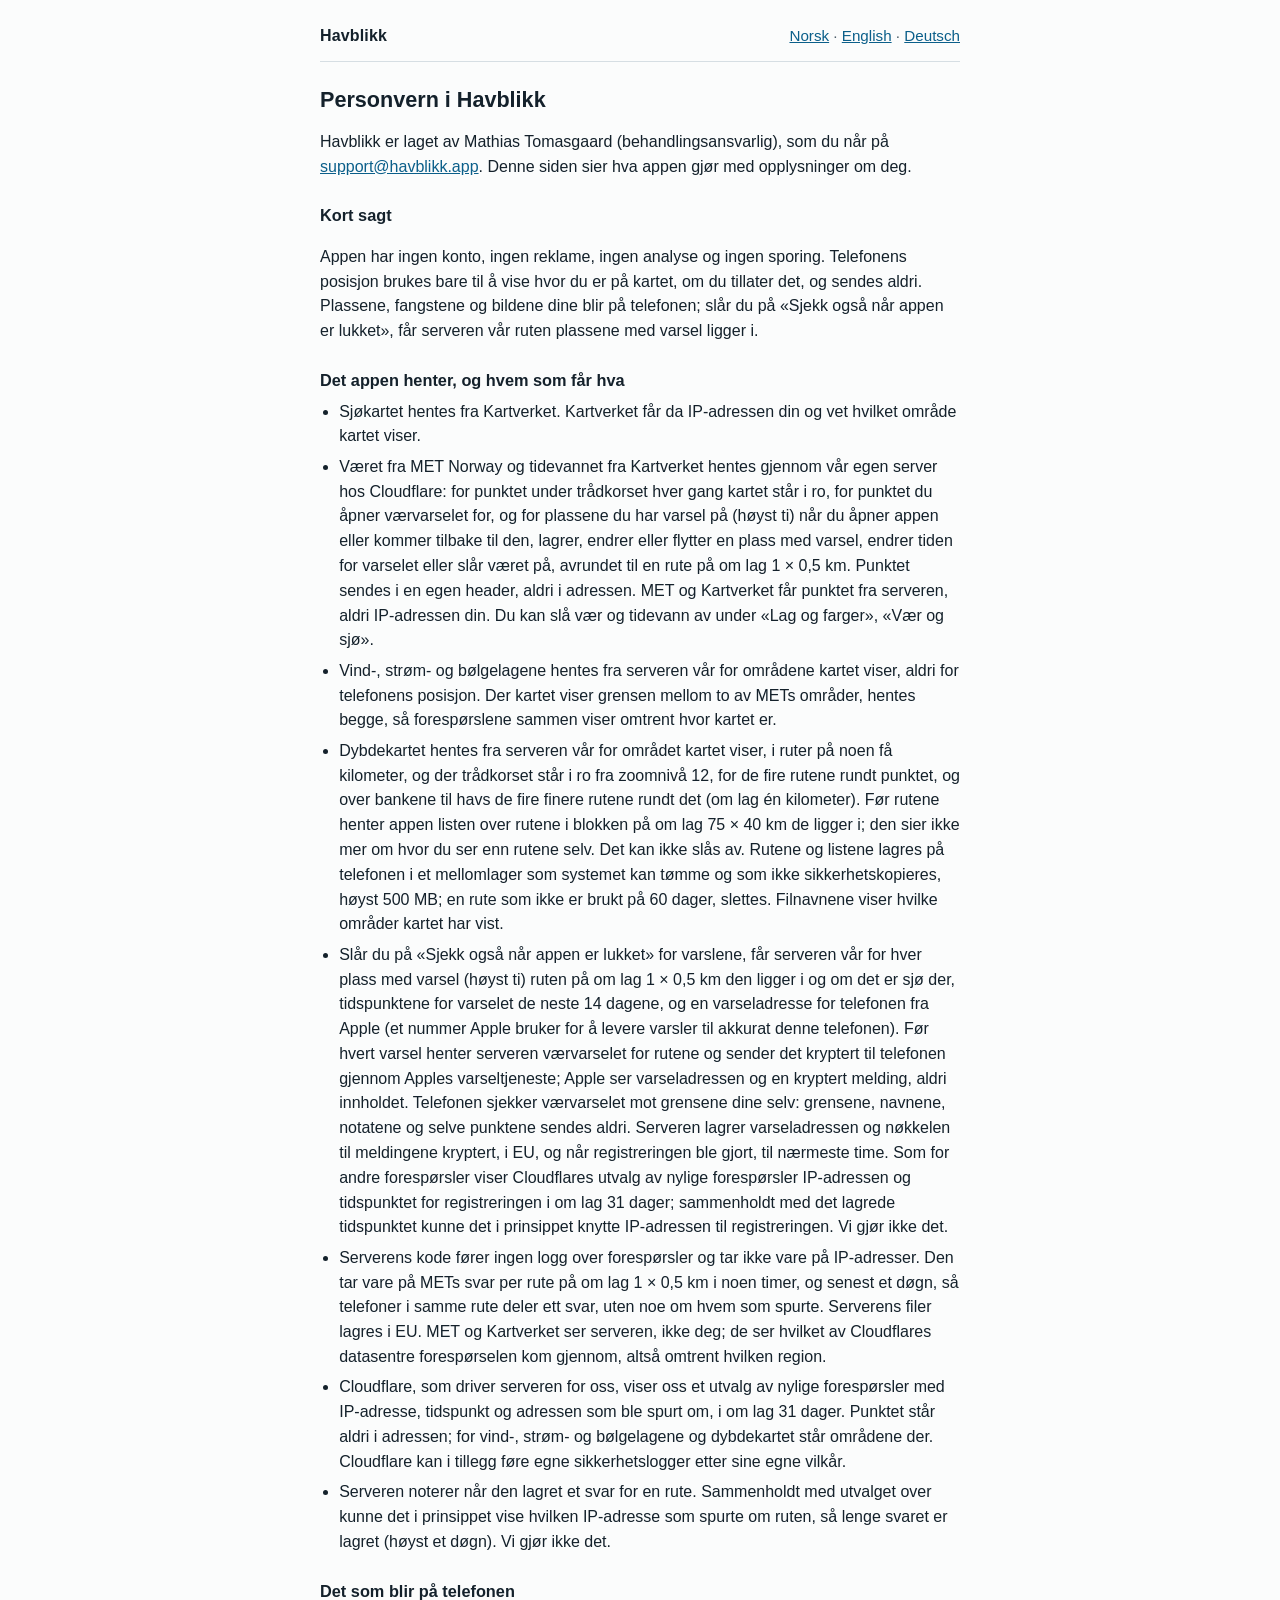
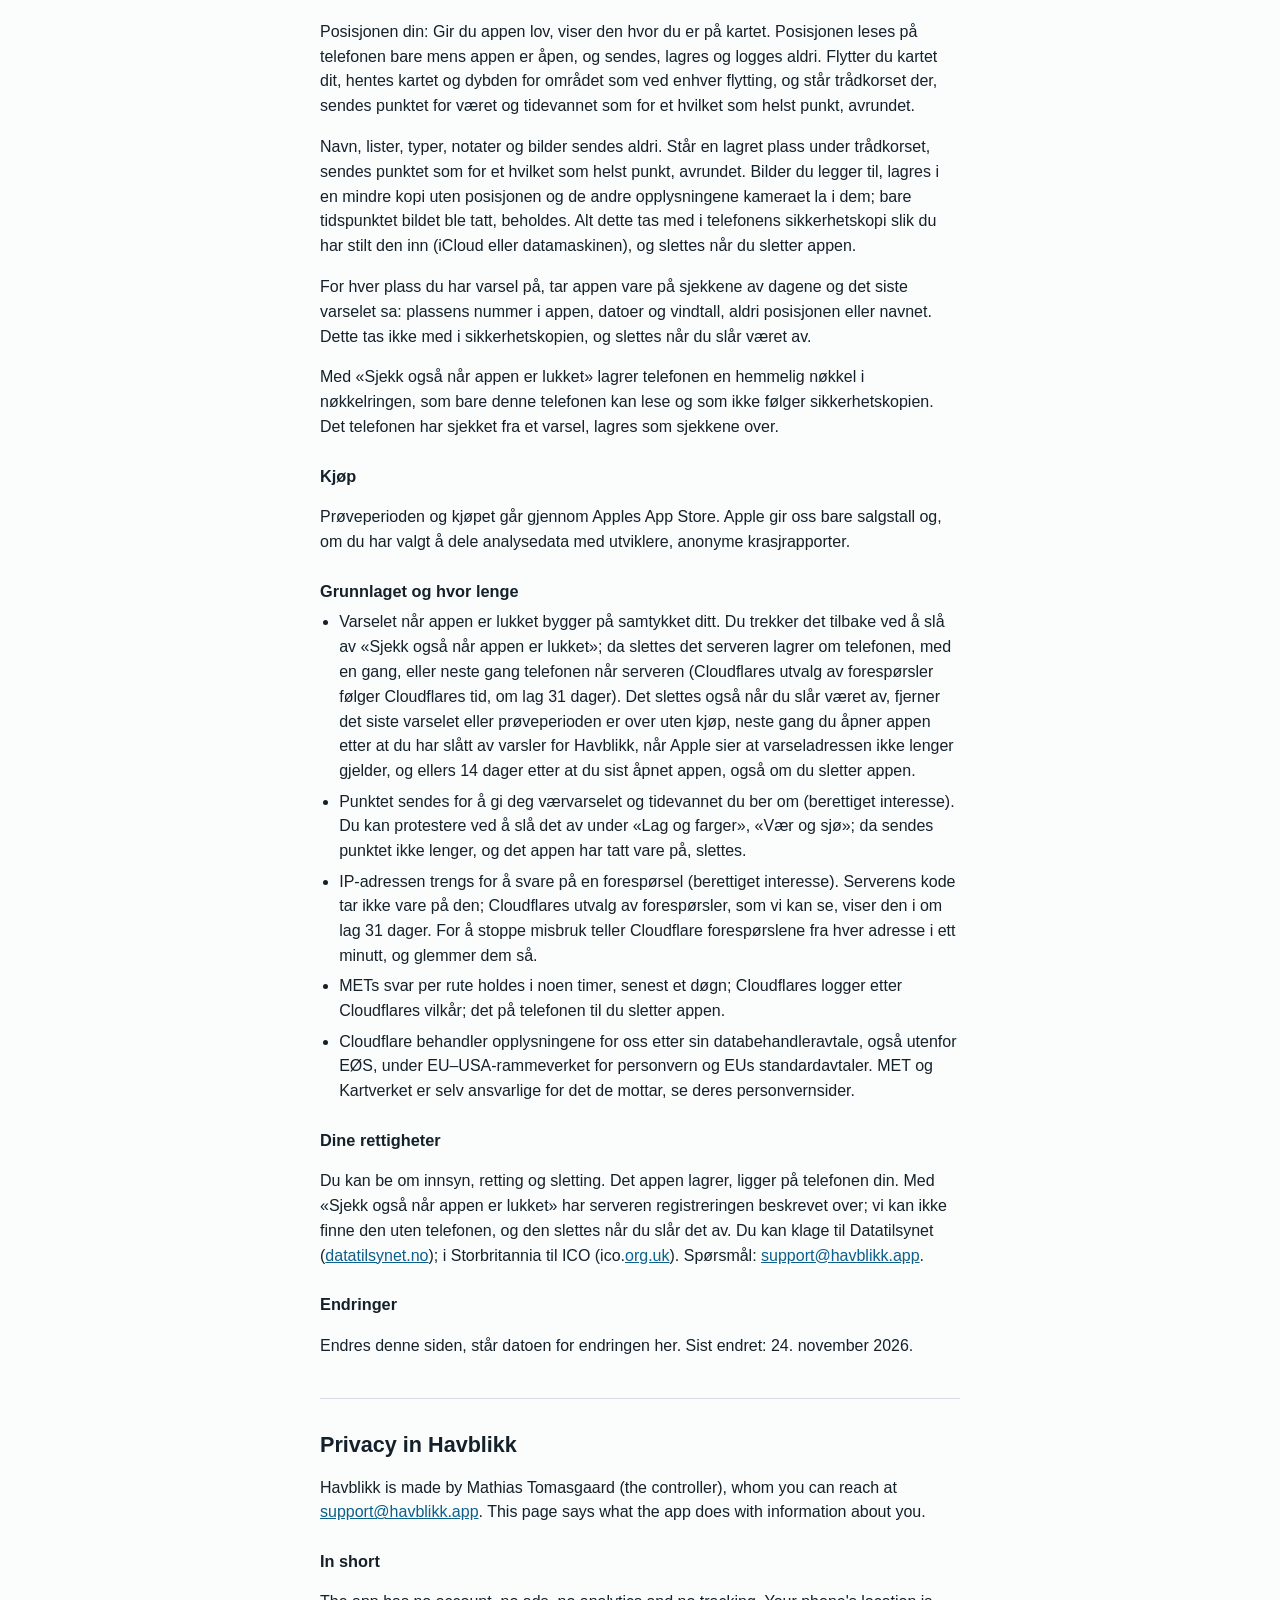
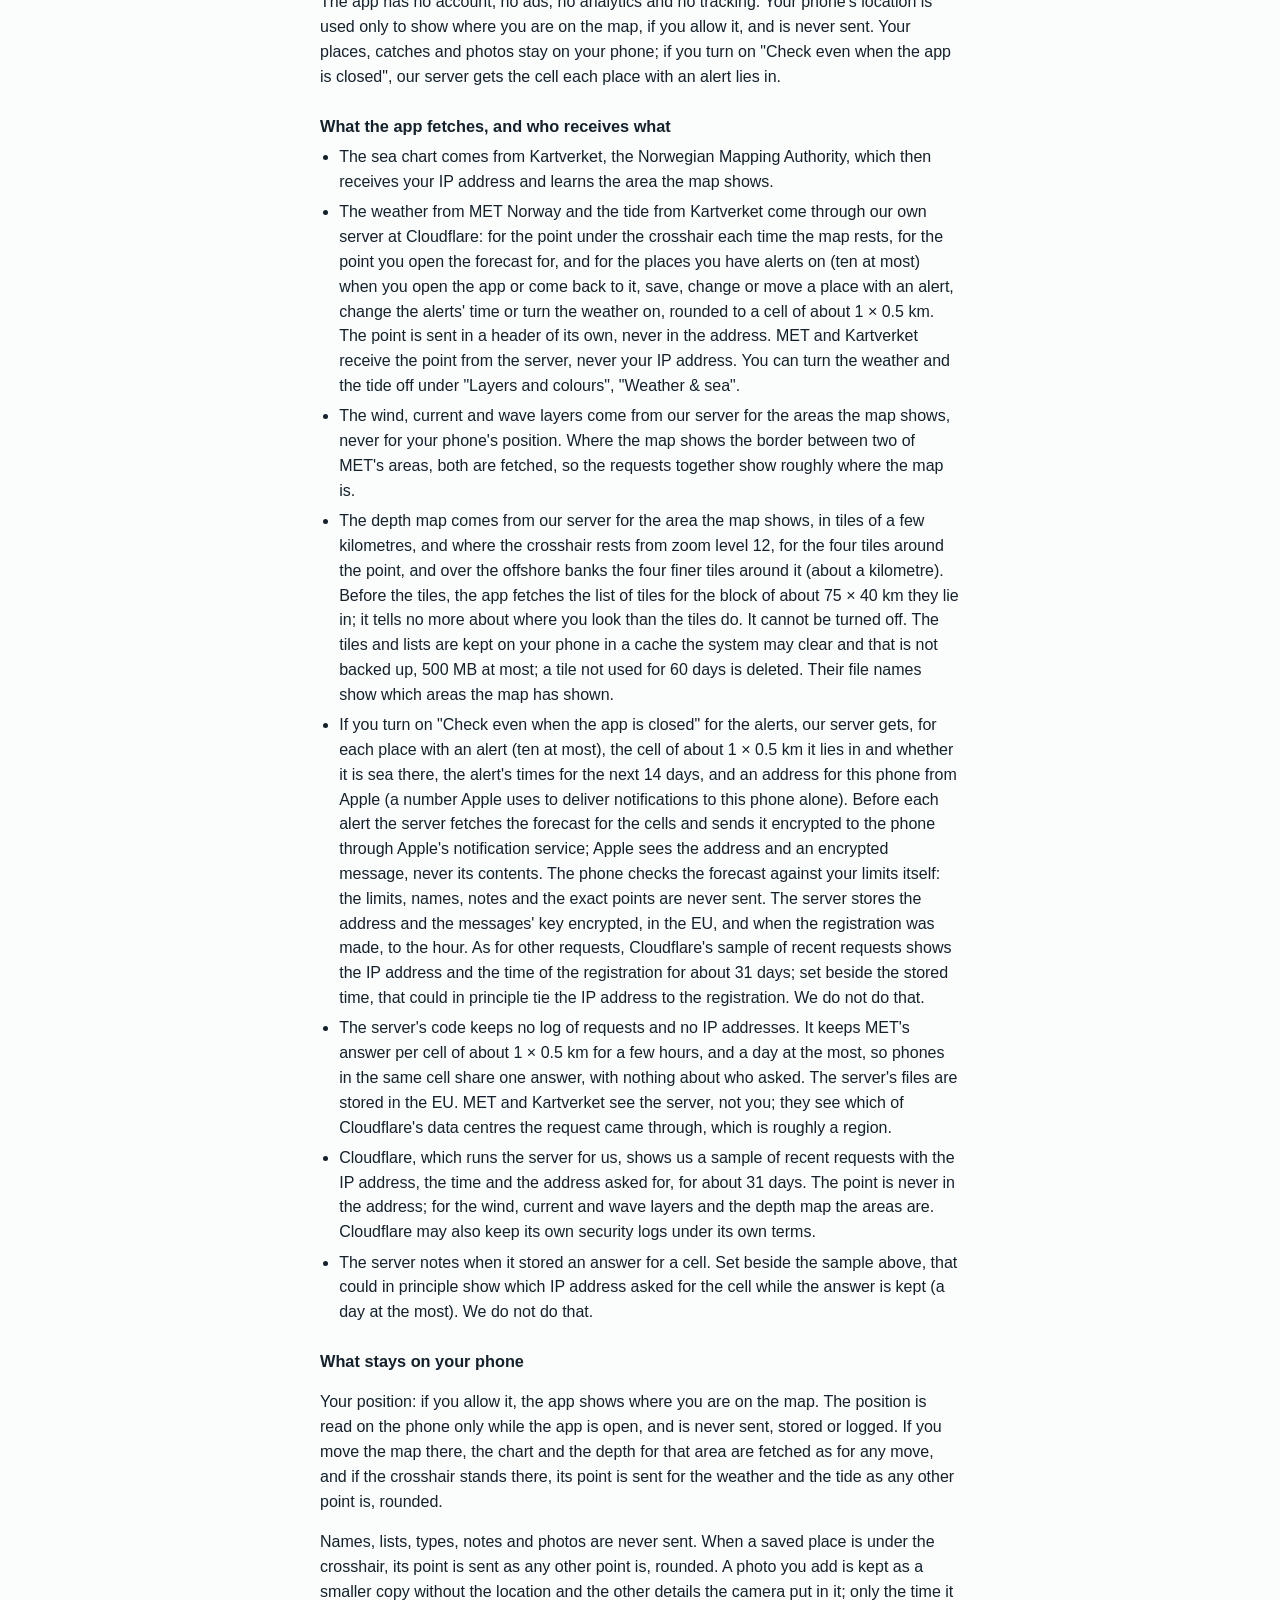
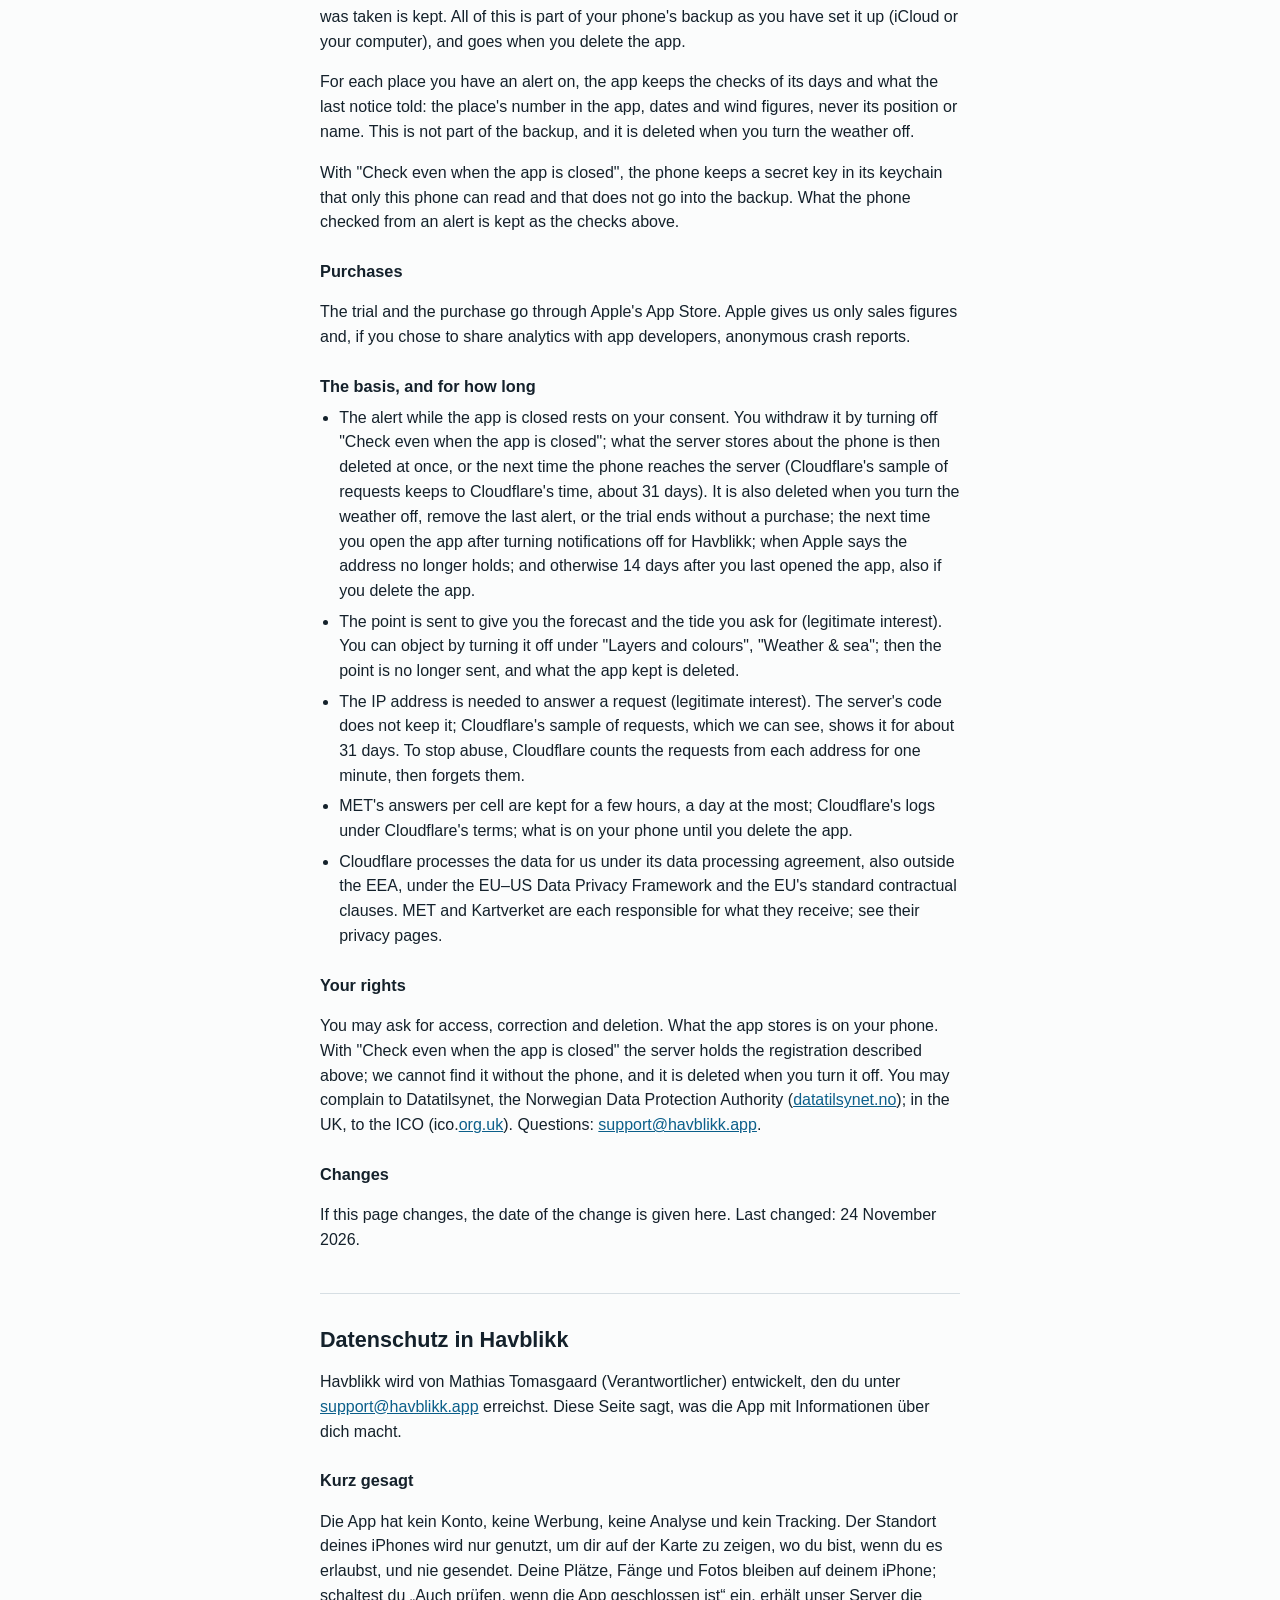
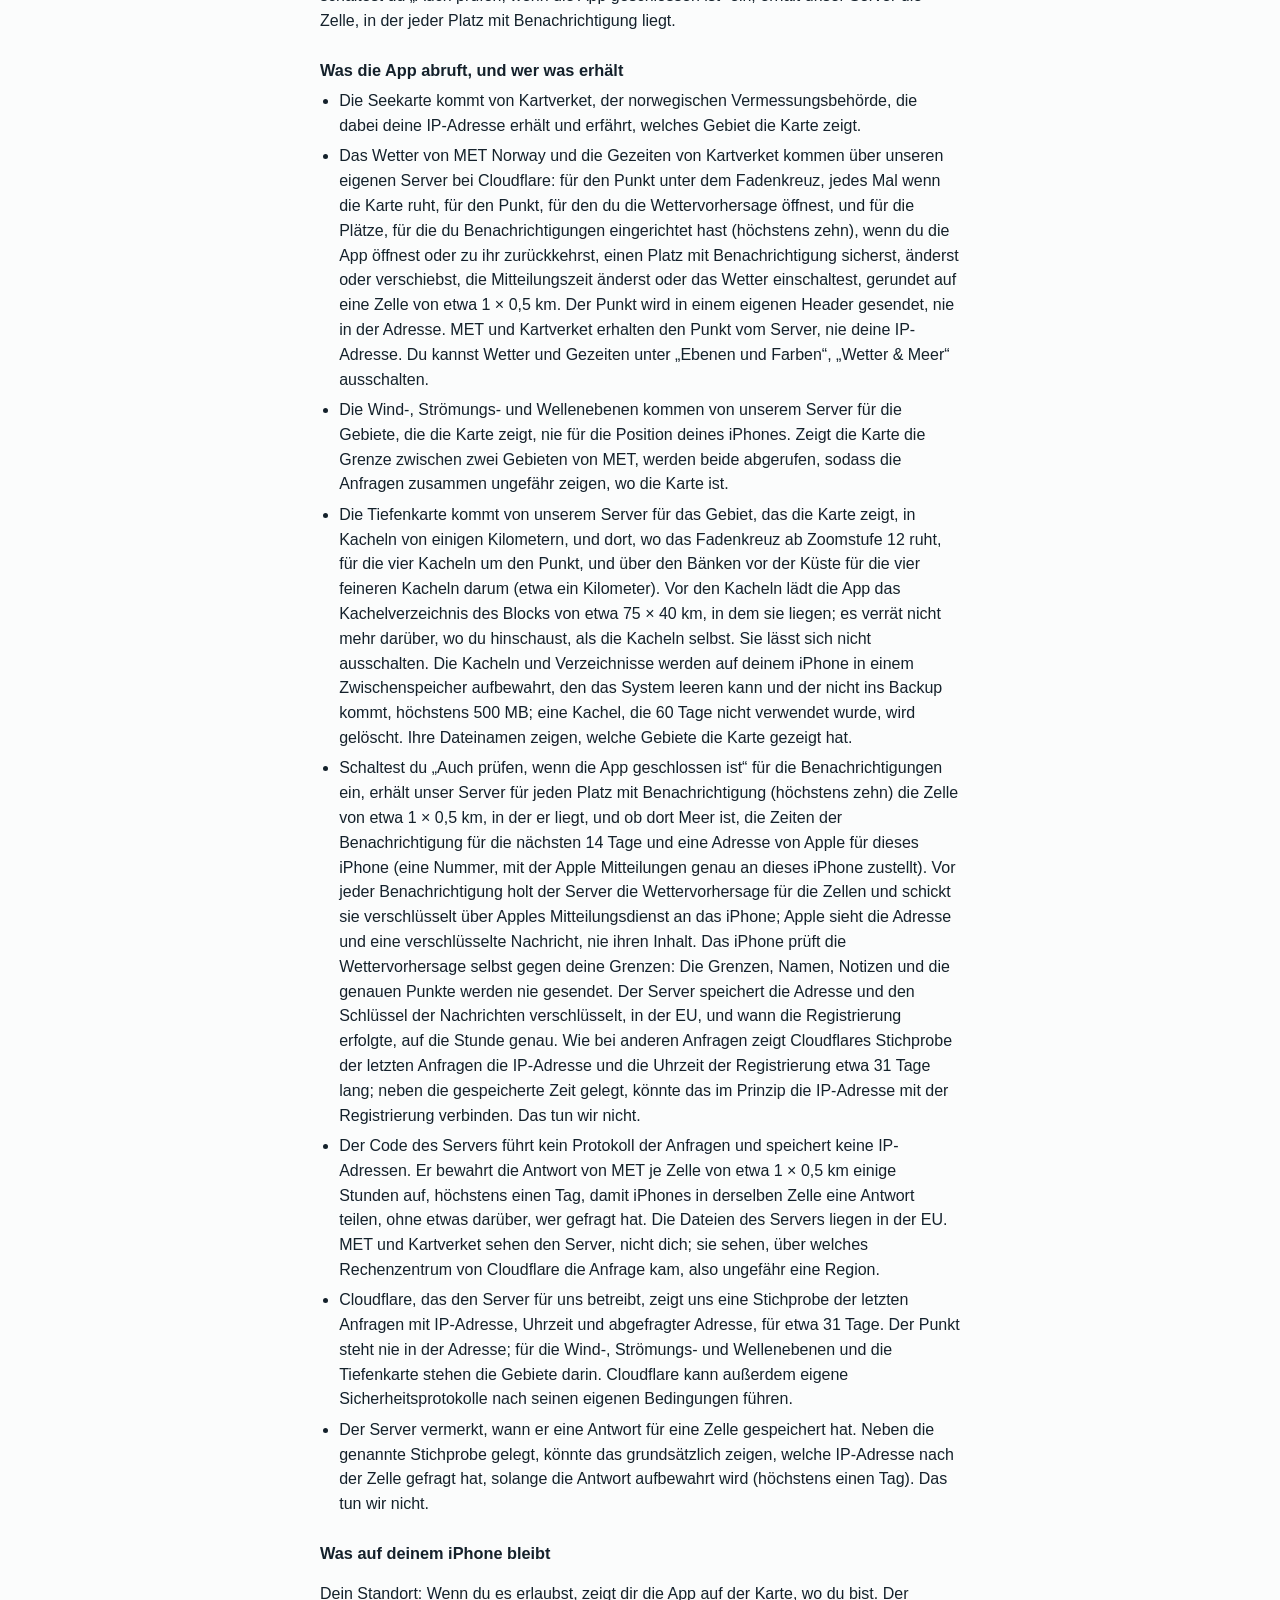
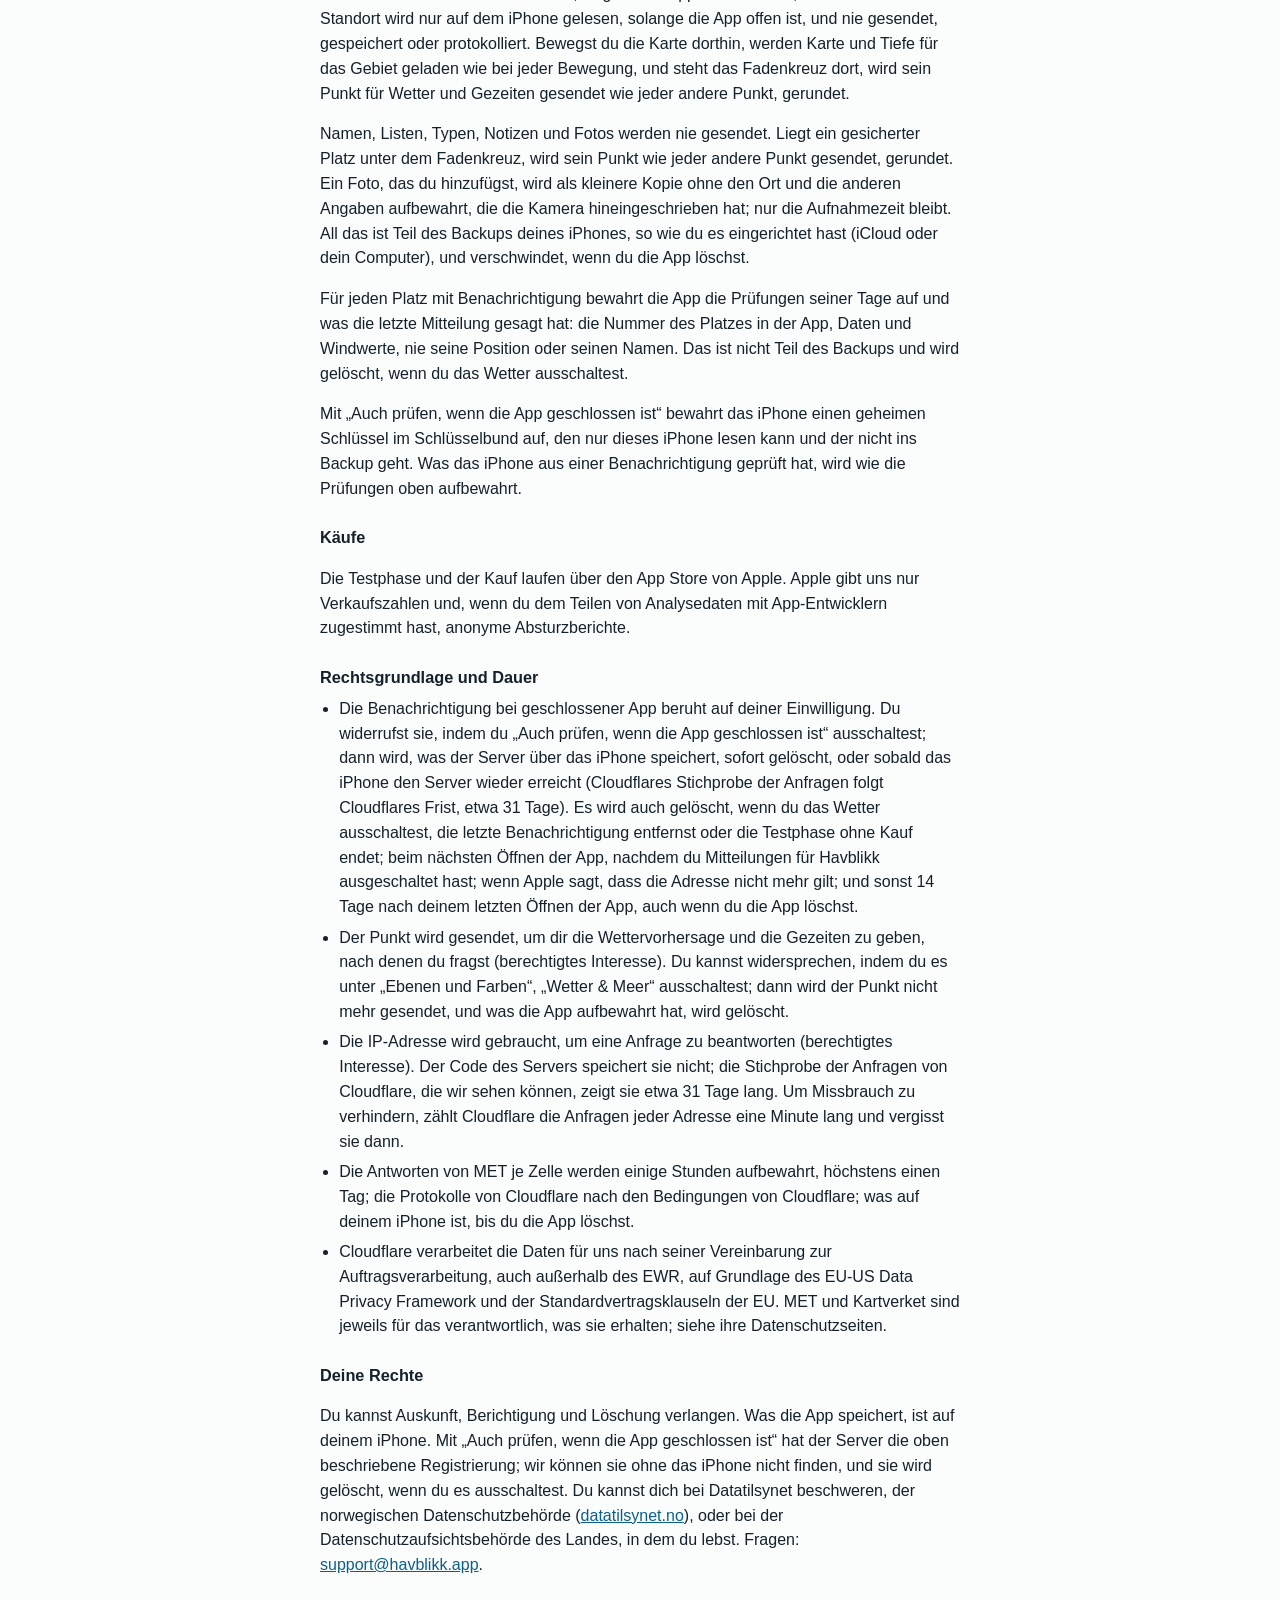
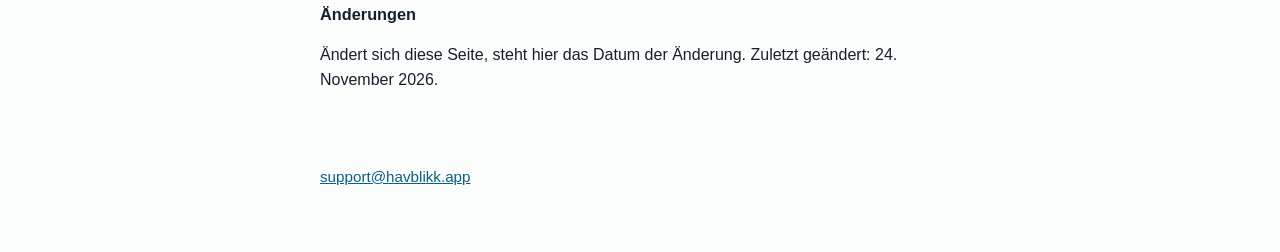
==== commit 02c84e01: "Havblikk 1.3: the privacy policy with the alerts checked while the app is closed (nb, en, de), chang" ====
--- a/privacy/index.html
+++ b/privacy/index.html
@@ -18,13 +18,14 @@
 <h2>Personvern i Havblikk</h2>
 <p>Havblikk er laget av Mathias Tomasgaard (behandlingsansvarlig), som du når på <a href="mailto:support@havblikk.app">support@havblikk.app</a>. Denne siden sier hva appen gjør med opplysninger om deg.</p>
 <h3>Kort sagt</h3>
-<p>Appen har ingen konto, ingen reklame, ingen analyse og ingen sporing. Telefonens posisjon brukes bare til å vise hvor du er på kartet, om du tillater det, og sendes aldri. Plassene, fangstene og bildene dine blir på telefonen.</p>
+<p>Appen har ingen konto, ingen reklame, ingen analyse og ingen sporing. Telefonens posisjon brukes bare til å vise hvor du er på kartet, om du tillater det, og sendes aldri. Plassene, fangstene og bildene dine blir på telefonen; slår du på «Sjekk også når appen er lukket», får serveren vår ruten plassene med varsel ligger i.</p>
 <h3>Det appen henter, og hvem som får hva</h3>
 <ul>
 <li>Sjøkartet hentes fra Kartverket. Kartverket får da IP-adressen din og vet hvilket område kartet viser.</li>
 <li>Været fra MET Norway og tidevannet fra Kartverket hentes gjennom vår egen server hos Cloudflare: for punktet under trådkorset hver gang kartet står i ro, for punktet du åpner værvarselet for, og for plassene du har varsel på (høyst ti) når du åpner appen eller kommer tilbake til den, lagrer, endrer eller flytter en plass med varsel, endrer tiden for varselet eller slår været på, avrundet til en rute på om lag 1 × 0,5 km. Punktet sendes i en egen header, aldri i adressen. MET og Kartverket får punktet fra serveren, aldri IP-adressen din. Du kan slå vær og tidevann av under «Lag og farger», «Vær og sjø».</li>
 <li>Vind-, strøm- og bølgelagene hentes fra serveren vår for områdene kartet viser, aldri for telefonens posisjon. Der kartet viser grensen mellom to av METs områder, hentes begge, så forespørslene sammen viser omtrent hvor kartet er.</li>
 <li>Dybdekartet hentes fra serveren vår for området kartet viser, i ruter på noen få kilometer, og der trådkorset står i ro fra zoomnivå 12, for de fire rutene rundt punktet, og over bankene til havs de fire finere rutene rundt det (om lag én kilometer). Før rutene henter appen listen over rutene i blokken på om lag 75 × 40 km de ligger i; den sier ikke mer om hvor du ser enn rutene selv. Det kan ikke slås av. Rutene og listene lagres på telefonen i et mellomlager som systemet kan tømme og som ikke sikkerhetskopieres, høyst 500 MB; en rute som ikke er brukt på 60 dager, slettes. Filnavnene viser hvilke områder kartet har vist.</li>
+<li>Slår du på «Sjekk også når appen er lukket» for varslene, får serveren vår for hver plass med varsel (høyst ti) ruten på om lag 1 × 0,5 km den ligger i og om det er sjø der, tidspunktene for varselet de neste 14 dagene, og en varseladresse for telefonen fra Apple (et nummer Apple bruker for å levere varsler til akkurat denne telefonen). Før hvert varsel henter serveren værvarselet for rutene og sender det kryptert til telefonen gjennom Apples varseltjeneste; Apple ser varseladressen og en kryptert melding, aldri innholdet. Telefonen sjekker værvarselet mot grensene dine selv: grensene, navnene, notatene og selve punktene sendes aldri. Serveren lagrer varseladressen og nøkkelen til meldingene kryptert, i EU, og når registreringen ble gjort, til nærmeste time. Som for andre forespørsler viser Cloudflares utvalg av nylige forespørsler IP-adressen og tidspunktet for registreringen i om lag 31 dager; sammenholdt med det lagrede tidspunktet kunne det i prinsippet knytte IP-adressen til registreringen. Vi gjør ikke det.</li>
 <li>Serverens kode fører ingen logg over forespørsler og tar ikke vare på IP-adresser. Den tar vare på METs svar per rute på om lag 1 × 0,5 km i noen timer, og senest et døgn, så telefoner i samme rute deler ett svar, uten noe om hvem som spurte. Serverens filer lagres i EU. MET og Kartverket ser serveren, ikke deg; de ser hvilket av Cloudflares datasentre forespørselen kom gjennom, altså omtrent hvilken region.</li>
 <li>Cloudflare, som driver serveren for oss, viser oss et utvalg av nylige forespørsler med IP-adresse, tidspunkt og adressen som ble spurt om, i om lag 31 dager. Punktet står aldri i adressen; for vind-, strøm- og bølgelagene og dybdekartet står områdene der. Cloudflare kan i tillegg føre egne sikkerhetslogger etter sine egne vilkår.</li>
 <li>Serveren noterer når den lagret et svar for en rute. Sammenholdt med utvalget over kunne det i prinsippet vise hvilken IP-adresse som spurte om ruten, så lenge svaret er lagret (høyst et døgn). Vi gjør ikke det.</li>
@@ -33,32 +34,35 @@
 <p>Posisjonen din: Gir du appen lov, viser den hvor du er på kartet. Posisjonen leses på telefonen bare mens appen er åpen, og sendes, lagres og logges aldri. Flytter du kartet dit, hentes kartet og dybden for området som ved enhver flytting, og står trådkorset der, sendes punktet for været og tidevannet som for et hvilket som helst punkt, avrundet.</p>
 <p>Navn, lister, typer, notater og bilder sendes aldri. Står en lagret plass under trådkorset, sendes punktet som for et hvilket som helst punkt, avrundet. Bilder du legger til, lagres i en mindre kopi uten posisjonen og de andre opplysningene kameraet la i dem; bare tidspunktet bildet ble tatt, beholdes. Alt dette tas med i telefonens sikkerhetskopi slik du har stilt den inn (iCloud eller datamaskinen), og slettes når du sletter appen.</p>
 <p>For hver plass du har varsel på, tar appen vare på sjekkene av dagene og det siste varselet sa: plassens nummer i appen, datoer og vindtall, aldri posisjonen eller navnet. Dette tas ikke med i sikkerhetskopien, og slettes når du slår været av.</p>
+<p>Med «Sjekk også når appen er lukket» lagrer telefonen en hemmelig nøkkel i nøkkelringen, som bare denne telefonen kan lese og som ikke følger sikkerhetskopien. Det telefonen har sjekket fra et varsel, lagres som sjekkene over.</p>
 <h3>Kjøp</h3>
 <p>Prøveperioden og kjøpet går gjennom Apples App Store. Apple gir oss bare salgstall og, om du har valgt å dele analysedata med utviklere, anonyme krasjrapporter.</p>
 <h3>Grunnlaget og hvor lenge</h3>
 <ul>
+<li>Varselet når appen er lukket bygger på samtykket ditt. Du trekker det tilbake ved å slå av «Sjekk også når appen er lukket»; da slettes det serveren lagrer om telefonen, med en gang, eller neste gang telefonen når serveren (Cloudflares utvalg av forespørsler følger Cloudflares tid, om lag 31 dager). Det slettes også når du slår været av, fjerner det siste varselet eller prøveperioden er over uten kjøp, neste gang du åpner appen etter at du har slått av varsler for Havblikk, når Apple sier at varseladressen ikke lenger gjelder, og ellers 14 dager etter at du sist åpnet appen, også om du sletter appen.</li>
 <li>Punktet sendes for å gi deg værvarselet og tidevannet du ber om (berettiget interesse). Du kan protestere ved å slå det av under «Lag og farger», «Vær og sjø»; da sendes punktet ikke lenger, og det appen har tatt vare på, slettes.</li>
 <li>IP-adressen trengs for å svare på en forespørsel (berettiget interesse). Serverens kode tar ikke vare på den; Cloudflares utvalg av forespørsler, som vi kan se, viser den i om lag 31 dager. For å stoppe misbruk teller Cloudflare forespørslene fra hver adresse i ett minutt, og glemmer dem så.</li>
 <li>METs svar per rute holdes i noen timer, senest et døgn; Cloudflares logger etter Cloudflares vilkår; det på telefonen til du sletter appen.</li>
 <li>Cloudflare behandler opplysningene for oss etter sin databehandleravtale, også utenfor EØS, under EU–USA-rammeverket for personvern og EUs standardavtaler. MET og Kartverket er selv ansvarlige for det de mottar, se deres personvernsider.</li>
 </ul>
 <h3>Dine rettigheter</h3>
-<p>Du kan be om innsyn, retting og sletting. Vi har ingen opplysninger om deg å vise: det appen lagrer, ligger på telefonen din. Du kan klage til Datatilsynet (<a href="https://datatilsynet.no">datatilsynet.no</a>); i Storbritannia til ICO (ico.<a href="https://org.uk">org.uk</a>). Spørsmål: <a href="mailto:support@havblikk.app">support@havblikk.app</a>.</p>
+<p>Du kan be om innsyn, retting og sletting. Det appen lagrer, ligger på telefonen din. Med «Sjekk også når appen er lukket» har serveren registreringen beskrevet over; vi kan ikke finne den uten telefonen, og den slettes når du slår det av. Du kan klage til Datatilsynet (<a href="https://datatilsynet.no">datatilsynet.no</a>); i Storbritannia til ICO (ico.<a href="https://org.uk">org.uk</a>). Spørsmål: <a href="mailto:support@havblikk.app">support@havblikk.app</a>.</p>
 <h3>Endringer</h3>
-<p>Endres denne siden, står datoen for endringen her. Sist endret: 12. november 2026.</p>
+<p>Endres denne siden, står datoen for endringen her. Sist endret: 24. november 2026.</p>
 </section>
 
 <section lang="en" id="en">
 <h2>Privacy in Havblikk</h2>
 <p>Havblikk is made by Mathias Tomasgaard (the controller), whom you can reach at <a href="mailto:support@havblikk.app">support@havblikk.app</a>. This page says what the app does with information about you.</p>
 <h3>In short</h3>
-<p>The app has no account, no ads, no analytics and no tracking. Your phone's location is used only to show where you are on the map, if you allow it, and is never sent. Your places, catches and photos stay on your phone.</p>
+<p>The app has no account, no ads, no analytics and no tracking. Your phone's location is used only to show where you are on the map, if you allow it, and is never sent. Your places, catches and photos stay on your phone; if you turn on "Check even when the app is closed", our server gets the cell each place with an alert lies in.</p>
 <h3>What the app fetches, and who receives what</h3>
 <ul>
 <li>The sea chart comes from Kartverket, the Norwegian Mapping Authority, which then receives your IP address and learns the area the map shows.</li>
 <li>The weather from MET Norway and the tide from Kartverket come through our own server at Cloudflare: for the point under the crosshair each time the map rests, for the point you open the forecast for, and for the places you have alerts on (ten at most) when you open the app or come back to it, save, change or move a place with an alert, change the alerts' time or turn the weather on, rounded to a cell of about 1 × 0.5 km. The point is sent in a header of its own, never in the address. MET and Kartverket receive the point from the server, never your IP address. You can turn the weather and the tide off under "Layers and colours", "Weather &amp; sea".</li>
 <li>The wind, current and wave layers come from our server for the areas the map shows, never for your phone's position. Where the map shows the border between two of MET's areas, both are fetched, so the requests together show roughly where the map is.</li>
 <li>The depth map comes from our server for the area the map shows, in tiles of a few kilometres, and where the crosshair rests from zoom level 12, for the four tiles around the point, and over the offshore banks the four finer tiles around it (about a kilometre). Before the tiles, the app fetches the list of tiles for the block of about 75 × 40 km they lie in; it tells no more about where you look than the tiles do. It cannot be turned off. The tiles and lists are kept on your phone in a cache the system may clear and that is not backed up, 500 MB at most; a tile not used for 60 days is deleted. Their file names show which areas the map has shown.</li>
+<li>If you turn on "Check even when the app is closed" for the alerts, our server gets, for each place with an alert (ten at most), the cell of about 1 × 0.5 km it lies in and whether it is sea there, the alert's times for the next 14 days, and an address for this phone from Apple (a number Apple uses to deliver notifications to this phone alone). Before each alert the server fetches the forecast for the cells and sends it encrypted to the phone through Apple's notification service; Apple sees the address and an encrypted message, never its contents. The phone checks the forecast against your limits itself: the limits, names, notes and the exact points are never sent. The server stores the address and the messages' key encrypted, in the EU, and when the registration was made, to the hour. As for other requests, Cloudflare's sample of recent requests shows the IP address and the time of the registration for about 31 days; set beside the stored time, that could in principle tie the IP address to the registration. We do not do that.</li>
 <li>The server's code keeps no log of requests and no IP addresses. It keeps MET's answer per cell of about 1 × 0.5 km for a few hours, and a day at the most, so phones in the same cell share one answer, with nothing about who asked. The server's files are stored in the EU. MET and Kartverket see the server, not you; they see which of Cloudflare's data centres the request came through, which is roughly a region.</li>
 <li>Cloudflare, which runs the server for us, shows us a sample of recent requests with the IP address, the time and the address asked for, for about 31 days. The point is never in the address; for the wind, current and wave layers and the depth map the areas are. Cloudflare may also keep its own security logs under its own terms.</li>
 <li>The server notes when it stored an answer for a cell. Set beside the sample above, that could in principle show which IP address asked for the cell while the answer is kept (a day at the most). We do not do that.</li>
@@ -67,32 +71,35 @@
 <p>Your position: if you allow it, the app shows where you are on the map. The position is read on the phone only while the app is open, and is never sent, stored or logged. If you move the map there, the chart and the depth for that area are fetched as for any move, and if the crosshair stands there, its point is sent for the weather and the tide as any other point is, rounded.</p>
 <p>Names, lists, types, notes and photos are never sent. When a saved place is under the crosshair, its point is sent as any other point is, rounded. A photo you add is kept as a smaller copy without the location and the other details the camera put in it; only the time it was taken is kept. All of this is part of your phone's backup as you have set it up (iCloud or your computer), and goes when you delete the app.</p>
 <p>For each place you have an alert on, the app keeps the checks of its days and what the last notice told: the place's number in the app, dates and wind figures, never its position or name. This is not part of the backup, and it is deleted when you turn the weather off.</p>
+<p>With "Check even when the app is closed", the phone keeps a secret key in its keychain that only this phone can read and that does not go into the backup. What the phone checked from an alert is kept as the checks above.</p>
 <h3>Purchases</h3>
 <p>The trial and the purchase go through Apple's App Store. Apple gives us only sales figures and, if you chose to share analytics with app developers, anonymous crash reports.</p>
 <h3>The basis, and for how long</h3>
 <ul>
+<li>The alert while the app is closed rests on your consent. You withdraw it by turning off "Check even when the app is closed"; what the server stores about the phone is then deleted at once, or the next time the phone reaches the server (Cloudflare's sample of requests keeps to Cloudflare's time, about 31 days). It is also deleted when you turn the weather off, remove the last alert, or the trial ends without a purchase; the next time you open the app after turning notifications off for Havblikk; when Apple says the address no longer holds; and otherwise 14 days after you last opened the app, also if you delete the app.</li>
 <li>The point is sent to give you the forecast and the tide you ask for (legitimate interest). You can object by turning it off under "Layers and colours", "Weather &amp; sea"; then the point is no longer sent, and what the app kept is deleted.</li>
 <li>The IP address is needed to answer a request (legitimate interest). The server's code does not keep it; Cloudflare's sample of requests, which we can see, shows it for about 31 days. To stop abuse, Cloudflare counts the requests from each address for one minute, then forgets them.</li>
 <li>MET's answers per cell are kept for a few hours, a day at the most; Cloudflare's logs under Cloudflare's terms; what is on your phone until you delete the app.</li>
 <li>Cloudflare processes the data for us under its data processing agreement, also outside the EEA, under the EU–US Data Privacy Framework and the EU's standard contractual clauses. MET and Kartverket are each responsible for what they receive; see their privacy pages.</li>
 </ul>
 <h3>Your rights</h3>
-<p>You may ask for access, correction and deletion. We hold no information about you to show: what the app stores is on your phone. You may complain to Datatilsynet, the Norwegian Data Protection Authority (<a href="https://datatilsynet.no">datatilsynet.no</a>); in the UK, to the ICO (ico.<a href="https://org.uk">org.uk</a>). Questions: <a href="mailto:support@havblikk.app">support@havblikk.app</a>.</p>
+<p>You may ask for access, correction and deletion. What the app stores is on your phone. With "Check even when the app is closed" the server holds the registration described above; we cannot find it without the phone, and it is deleted when you turn it off. You may complain to Datatilsynet, the Norwegian Data Protection Authority (<a href="https://datatilsynet.no">datatilsynet.no</a>); in the UK, to the ICO (ico.<a href="https://org.uk">org.uk</a>). Questions: <a href="mailto:support@havblikk.app">support@havblikk.app</a>.</p>
 <h3>Changes</h3>
-<p>If this page changes, the date of the change is given here. Last changed: 12 November 2026.</p>
+<p>If this page changes, the date of the change is given here. Last changed: 24 November 2026.</p>
 </section>
 
 <section lang="de" id="de">
 <h2>Datenschutz in Havblikk</h2>
 <p>Havblikk wird von Mathias Tomasgaard (Verantwortlicher) entwickelt, den du unter <a href="mailto:support@havblikk.app">support@havblikk.app</a> erreichst. Diese Seite sagt, was die App mit Informationen über dich macht.</p>
 <h3>Kurz gesagt</h3>
-<p>Die App hat kein Konto, keine Werbung, keine Analyse und kein Tracking. Der Standort deines iPhones wird nur genutzt, um dir auf der Karte zu zeigen, wo du bist, wenn du es erlaubst, und nie gesendet. Deine Plätze, Fänge und Fotos bleiben auf deinem iPhone.</p>
+<p>Die App hat kein Konto, keine Werbung, keine Analyse und kein Tracking. Der Standort deines iPhones wird nur genutzt, um dir auf der Karte zu zeigen, wo du bist, wenn du es erlaubst, und nie gesendet. Deine Plätze, Fänge und Fotos bleiben auf deinem iPhone; schaltest du „Auch prüfen, wenn die App geschlossen ist“ ein, erhält unser Server die Zelle, in der jeder Platz mit Benachrichtigung liegt.</p>
 <h3>Was die App abruft, und wer was erhält</h3>
 <ul>
 <li>Die Seekarte kommt von Kartverket, der norwegischen Vermessungsbehörde, die dabei deine IP-Adresse erhält und erfährt, welches Gebiet die Karte zeigt.</li>
 <li>Das Wetter von MET Norway und die Gezeiten von Kartverket kommen über unseren eigenen Server bei Cloudflare: für den Punkt unter dem Fadenkreuz, jedes Mal wenn die Karte ruht, für den Punkt, für den du die Wettervorhersage öffnest, und für die Plätze, für die du Benachrichtigungen eingerichtet hast (höchstens zehn), wenn du die App öffnest oder zu ihr zurückkehrst, einen Platz mit Benachrichtigung sicherst, änderst oder verschiebst, die Mitteilungszeit änderst oder das Wetter einschaltest, gerundet auf eine Zelle von etwa 1 × 0,5 km. Der Punkt wird in einem eigenen Header gesendet, nie in der Adresse. MET und Kartverket erhalten den Punkt vom Server, nie deine IP-Adresse. Du kannst Wetter und Gezeiten unter „Ebenen und Farben“, „Wetter &amp; Meer“ ausschalten.</li>
 <li>Die Wind-, Strömungs- und Wellenebenen kommen von unserem Server für die Gebiete, die die Karte zeigt, nie für die Position deines iPhones. Zeigt die Karte die Grenze zwischen zwei Gebieten von MET, werden beide abgerufen, sodass die Anfragen zusammen ungefähr zeigen, wo die Karte ist.</li>
 <li>Die Tiefenkarte kommt von unserem Server für das Gebiet, das die Karte zeigt, in Kacheln von einigen Kilometern, und dort, wo das Fadenkreuz ab Zoomstufe 12 ruht, für die vier Kacheln um den Punkt, und über den Bänken vor der Küste für die vier feineren Kacheln darum (etwa ein Kilometer). Vor den Kacheln lädt die App das Kachelverzeichnis des Blocks von etwa 75 × 40 km, in dem sie liegen; es verrät nicht mehr darüber, wo du hinschaust, als die Kacheln selbst. Sie lässt sich nicht ausschalten. Die Kacheln und Verzeichnisse werden auf deinem iPhone in einem Zwischenspeicher aufbewahrt, den das System leeren kann und der nicht ins Backup kommt, höchstens 500 MB; eine Kachel, die 60 Tage nicht verwendet wurde, wird gelöscht. Ihre Dateinamen zeigen, welche Gebiete die Karte gezeigt hat.</li>
+<li>Schaltest du „Auch prüfen, wenn die App geschlossen ist“ für die Benachrichtigungen ein, erhält unser Server für jeden Platz mit Benachrichtigung (höchstens zehn) die Zelle von etwa 1 × 0,5 km, in der er liegt, und ob dort Meer ist, die Zeiten der Benachrichtigung für die nächsten 14 Tage und eine Adresse von Apple für dieses iPhone (eine Nummer, mit der Apple Mitteilungen genau an dieses iPhone zustellt). Vor jeder Benachrichtigung holt der Server die Wettervorhersage für die Zellen und schickt sie verschlüsselt über Apples Mitteilungsdienst an das iPhone; Apple sieht die Adresse und eine verschlüsselte Nachricht, nie ihren Inhalt. Das iPhone prüft die Wettervorhersage selbst gegen deine Grenzen: Die Grenzen, Namen, Notizen und die genauen Punkte werden nie gesendet. Der Server speichert die Adresse und den Schlüssel der Nachrichten verschlüsselt, in der EU, und wann die Registrierung erfolgte, auf die Stunde genau. Wie bei anderen Anfragen zeigt Cloudflares Stichprobe der letzten Anfragen die IP-Adresse und die Uhrzeit der Registrierung etwa 31 Tage lang; neben die gespeicherte Zeit gelegt, könnte das im Prinzip die IP-Adresse mit der Registrierung verbinden. Das tun wir nicht.</li>
 <li>Der Code des Servers führt kein Protokoll der Anfragen und speichert keine IP-Adressen. Er bewahrt die Antwort von MET je Zelle von etwa 1 × 0,5 km einige Stunden auf, höchstens einen Tag, damit iPhones in derselben Zelle eine Antwort teilen, ohne etwas darüber, wer gefragt hat. Die Dateien des Servers liegen in der EU. MET und Kartverket sehen den Server, nicht dich; sie sehen, über welches Rechenzentrum von Cloudflare die Anfrage kam, also ungefähr eine Region.</li>
 <li>Cloudflare, das den Server für uns betreibt, zeigt uns eine Stichprobe der letzten Anfragen mit IP-Adresse, Uhrzeit und abgefragter Adresse, für etwa 31 Tage. Der Punkt steht nie in der Adresse; für die Wind-, Strömungs- und Wellenebenen und die Tiefenkarte stehen die Gebiete darin. Cloudflare kann außerdem eigene Sicherheitsprotokolle nach seinen eigenen Bedingungen führen.</li>
 <li>Der Server vermerkt, wann er eine Antwort für eine Zelle gespeichert hat. Neben die genannte Stichprobe gelegt, könnte das grundsätzlich zeigen, welche IP-Adresse nach der Zelle gefragt hat, solange die Antwort aufbewahrt wird (höchstens einen Tag). Das tun wir nicht.</li>
@@ -101,19 +108,21 @@
 <p>Dein Standort: Wenn du es erlaubst, zeigt dir die App auf der Karte, wo du bist. Der Standort wird nur auf dem iPhone gelesen, solange die App offen ist, und nie gesendet, gespeichert oder protokolliert. Bewegst du die Karte dorthin, werden Karte und Tiefe für das Gebiet geladen wie bei jeder Bewegung, und steht das Fadenkreuz dort, wird sein Punkt für Wetter und Gezeiten gesendet wie jeder andere Punkt, gerundet.</p>
 <p>Namen, Listen, Typen, Notizen und Fotos werden nie gesendet. Liegt ein gesicherter Platz unter dem Fadenkreuz, wird sein Punkt wie jeder andere Punkt gesendet, gerundet. Ein Foto, das du hinzufügst, wird als kleinere Kopie ohne den Ort und die anderen Angaben aufbewahrt, die die Kamera hineingeschrieben hat; nur die Aufnahmezeit bleibt. All das ist Teil des Backups deines iPhones, so wie du es eingerichtet hast (iCloud oder dein Computer), und verschwindet, wenn du die App löschst.</p>
 <p>Für jeden Platz mit Benachrichtigung bewahrt die App die Prüfungen seiner Tage auf und was die letzte Mitteilung gesagt hat: die Nummer des Platzes in der App, Daten und Windwerte, nie seine Position oder seinen Namen. Das ist nicht Teil des Backups und wird gelöscht, wenn du das Wetter ausschaltest.</p>
+<p>Mit „Auch prüfen, wenn die App geschlossen ist“ bewahrt das iPhone einen geheimen Schlüssel im Schlüsselbund auf, den nur dieses iPhone lesen kann und der nicht ins Backup geht. Was das iPhone aus einer Benachrichtigung geprüft hat, wird wie die Prüfungen oben aufbewahrt.</p>
 <h3>Käufe</h3>
 <p>Die Testphase und der Kauf laufen über den App Store von Apple. Apple gibt uns nur Verkaufszahlen und, wenn du dem Teilen von Analysedaten mit App-Entwicklern zugestimmt hast, anonyme Absturzberichte.</p>
 <h3>Rechtsgrundlage und Dauer</h3>
 <ul>
+<li>Die Benachrichtigung bei geschlossener App beruht auf deiner Einwilligung. Du widerrufst sie, indem du „Auch prüfen, wenn die App geschlossen ist“ ausschaltest; dann wird, was der Server über das iPhone speichert, sofort gelöscht, oder sobald das iPhone den Server wieder erreicht (Cloudflares Stichprobe der Anfragen folgt Cloudflares Frist, etwa 31 Tage). Es wird auch gelöscht, wenn du das Wetter ausschaltest, die letzte Benachrichtigung entfernst oder die Testphase ohne Kauf endet; beim nächsten Öffnen der App, nachdem du Mitteilungen für Havblikk ausgeschaltet hast; wenn Apple sagt, dass die Adresse nicht mehr gilt; und sonst 14 Tage nach deinem letzten Öffnen der App, auch wenn du die App löschst.</li>
 <li>Der Punkt wird gesendet, um dir die Wettervorhersage und die Gezeiten zu geben, nach denen du fragst (berechtigtes Interesse). Du kannst widersprechen, indem du es unter „Ebenen und Farben“, „Wetter &amp; Meer“ ausschaltest; dann wird der Punkt nicht mehr gesendet, und was die App aufbewahrt hat, wird gelöscht.</li>
 <li>Die IP-Adresse wird gebraucht, um eine Anfrage zu beantworten (berechtigtes Interesse). Der Code des Servers speichert sie nicht; die Stichprobe der Anfragen von Cloudflare, die wir sehen können, zeigt sie etwa 31 Tage lang. Um Missbrauch zu verhindern, zählt Cloudflare die Anfragen jeder Adresse eine Minute lang und vergisst sie dann.</li>
 <li>Die Antworten von MET je Zelle werden einige Stunden aufbewahrt, höchstens einen Tag; die Protokolle von Cloudflare nach den Bedingungen von Cloudflare; was auf deinem iPhone ist, bis du die App löschst.</li>
 <li>Cloudflare verarbeitet die Daten für uns nach seiner Vereinbarung zur Auftragsverarbeitung, auch außerhalb des EWR, auf Grundlage des EU-US Data Privacy Framework und der Standardvertragsklauseln der EU. MET und Kartverket sind jeweils für das verantwortlich, was sie erhalten; siehe ihre Datenschutzseiten.</li>
 </ul>
 <h3>Deine Rechte</h3>
-<p>Du kannst Auskunft, Berichtigung und Löschung verlangen. Wir haben keine Informationen über dich, die wir zeigen könnten: Was die App speichert, ist auf deinem iPhone. Du kannst dich bei Datatilsynet beschweren, der norwegischen Datenschutzbehörde (<a href="https://datatilsynet.no">datatilsynet.no</a>), oder bei der Datenschutzaufsichtsbehörde des Landes, in dem du lebst. Fragen: <a href="mailto:support@havblikk.app">support@havblikk.app</a>.</p>
+<p>Du kannst Auskunft, Berichtigung und Löschung verlangen. Was die App speichert, ist auf deinem iPhone. Mit „Auch prüfen, wenn die App geschlossen ist“ hat der Server die oben beschriebene Registrierung; wir können sie ohne das iPhone nicht finden, und sie wird gelöscht, wenn du es ausschaltest. Du kannst dich bei Datatilsynet beschweren, der norwegischen Datenschutzbehörde (<a href="https://datatilsynet.no">datatilsynet.no</a>), oder bei der Datenschutzaufsichtsbehörde des Landes, in dem du lebst. Fragen: <a href="mailto:support@havblikk.app">support@havblikk.app</a>.</p>
 <h3>Änderungen</h3>
-<p>Ändert sich diese Seite, steht hier das Datum der Änderung. Zuletzt geändert: 12. November 2026.</p>
+<p>Ändert sich diese Seite, steht hier das Datum der Änderung. Zuletzt geändert: 24. November 2026.</p>
 </section>
 
 <footer><p><a href="mailto:support@havblikk.app">support@havblikk.app</a></p></footer>
